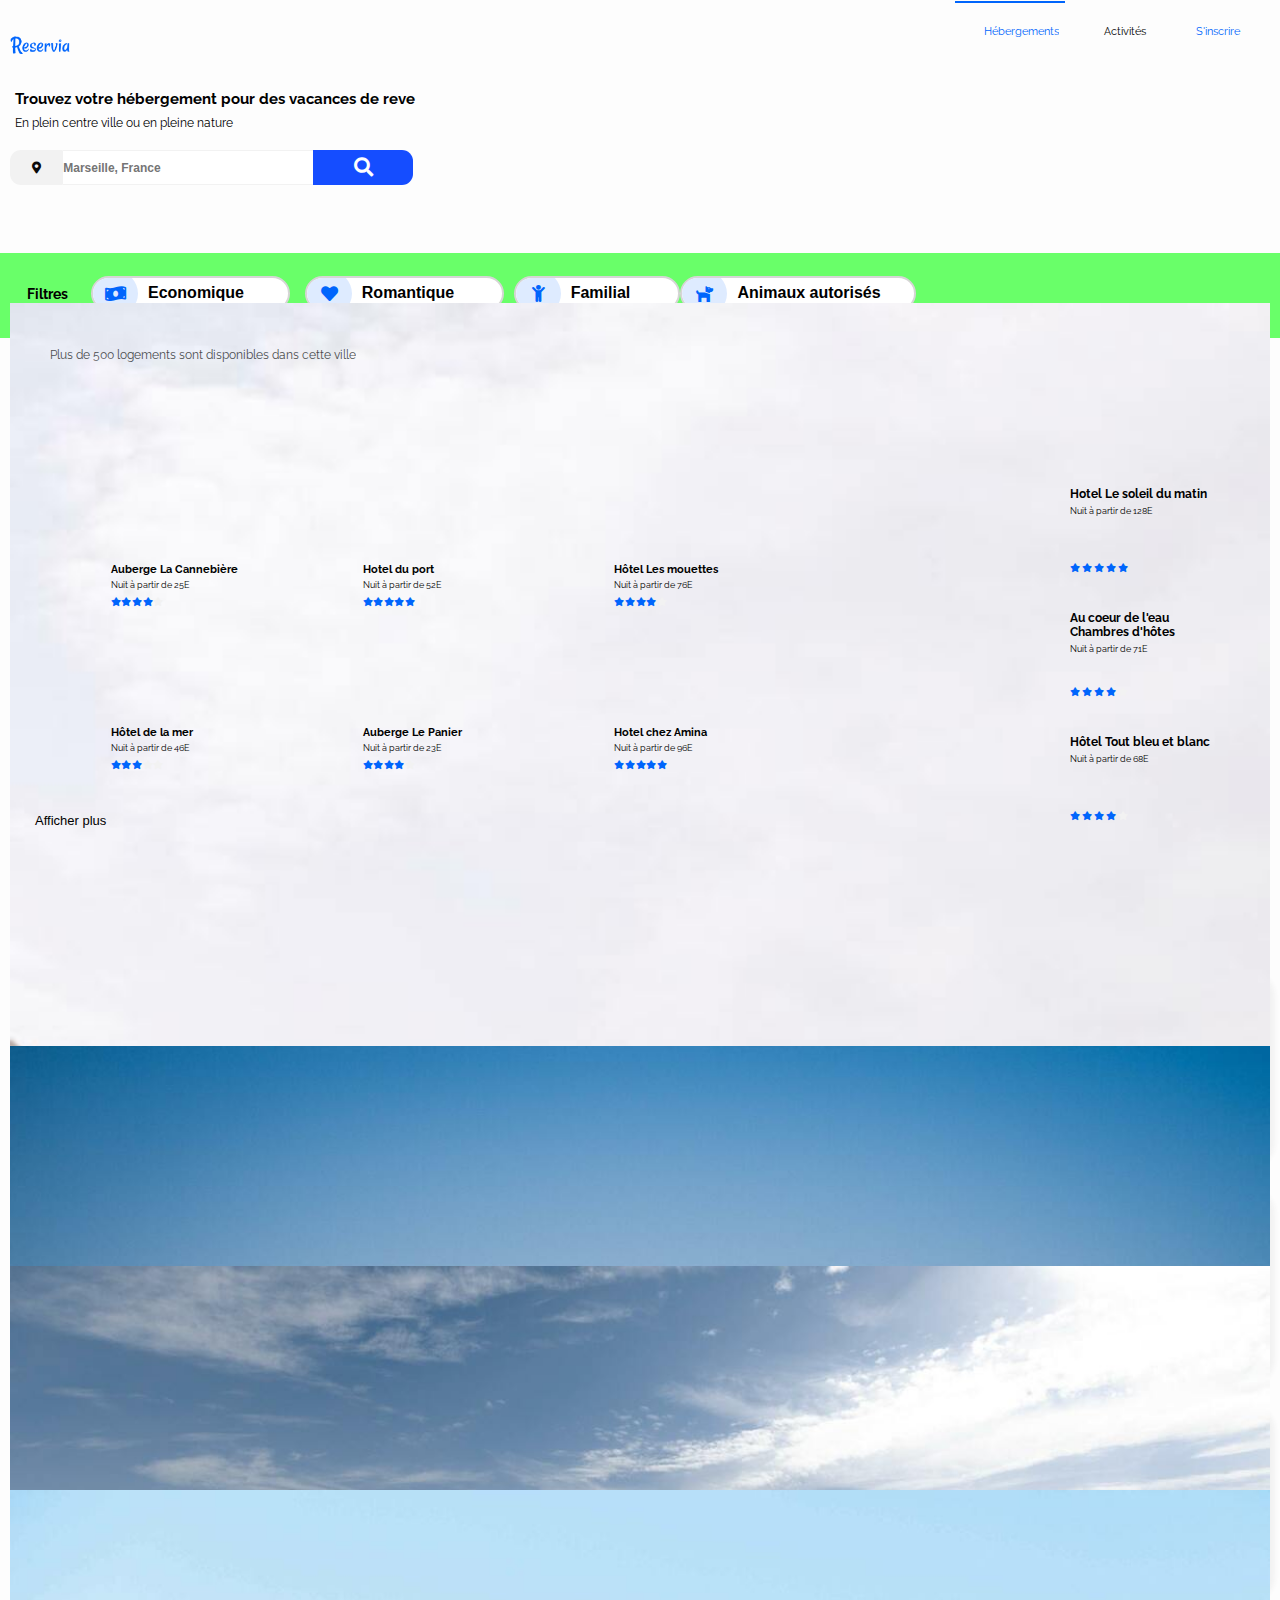
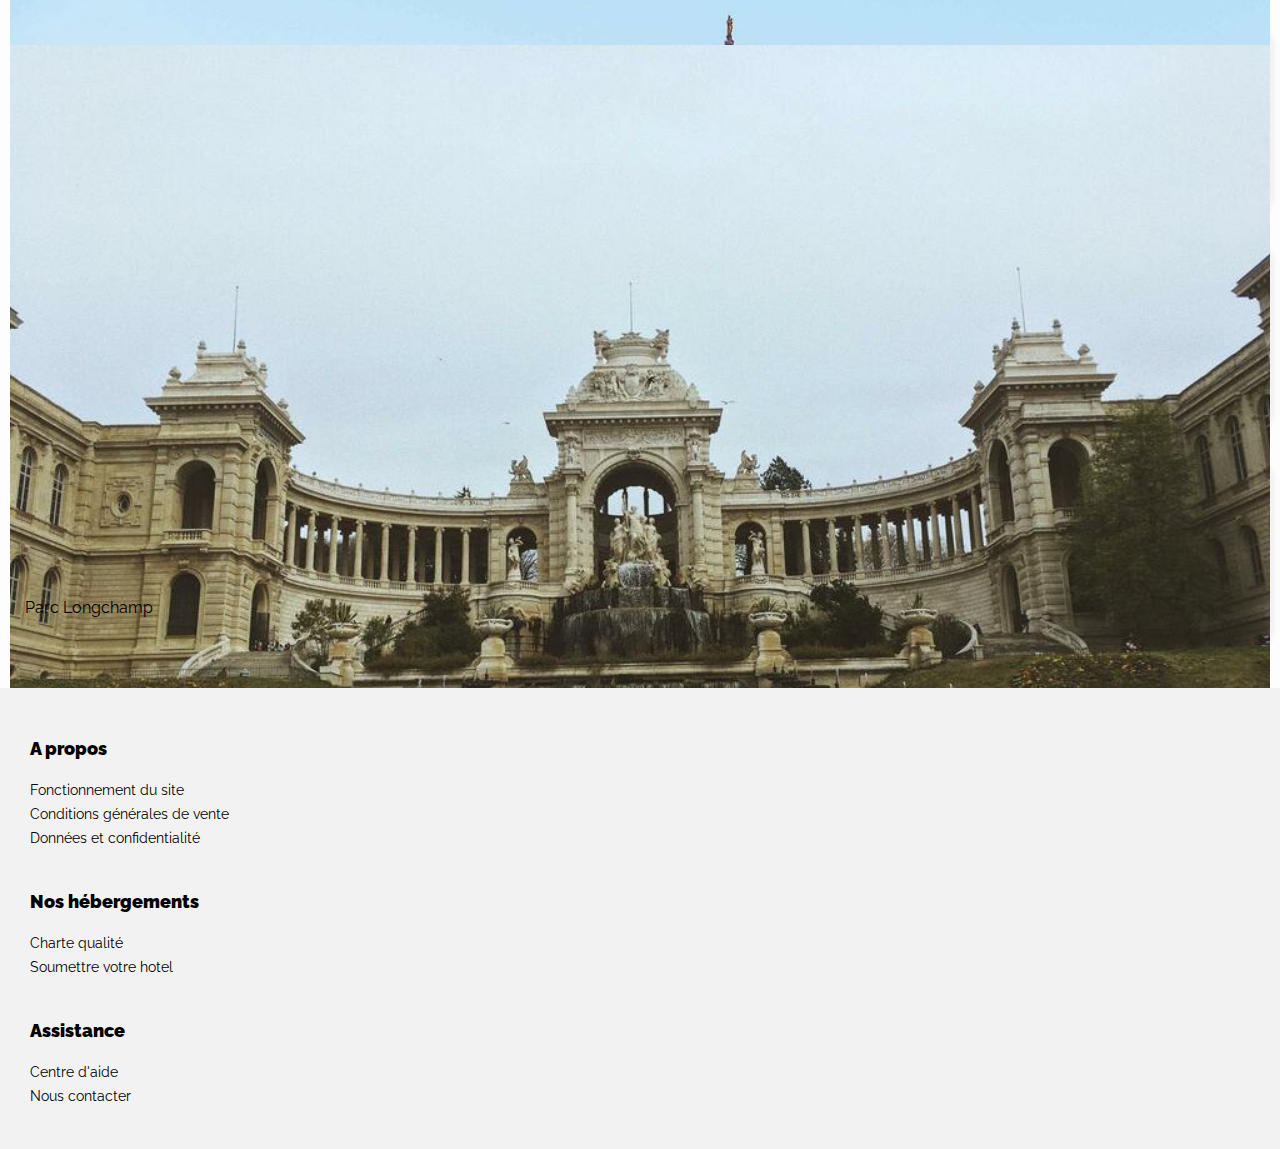
==== P2_morville_Audreynina/P2_01_liengithub/index.html @ 311836ea "ordering the responsive bloc v4" ====
<!DOCTYPE html>
<html lang="en">
<head>
    <meta charset="UTF-8">
    <meta http-equiv="X-UA-Compatible" content="IE=edge">
    <meta name="viewport" content="width=device-width, initial-scale=1.0">
    <link rel="stylesheet" href="style.css">
    <link rel="stylesheet" href="https://use.fontawesome.com/releases/v5.15.3/css/all.css">
    <title>P2 mission maquette Reservia</title>
</head>



<body>

    <!--GLOBAL CONTAINER-->
    <div class="container">

        <!--HEADER SECTION-->
        <header>
            <img src="./images/logo/Reservia@3x.png" alt="logo">
                <a class="hébergements" href="#Hébergements">Hébergements
                </a>
                <a class="activités" href="#Activités">Activités</a>
                <a  class="inscription" href="#">S'inscrire
                </a>
            <div class="bar">
            </div>
            <div class="bar-position">
            </div>
        </header>


        <!--LOCATION SECTION-->
        <section>
            <div class="localisation">
                <h1>Trouvez votre hébergement pour des vacances de reve
                </h1>
                <p>En plein centre ville ou en pleine nature
                </p>
                <div class="city-zone">
                    <div class="icone">
                       <i class="fas fa-map-marker-alt">
                    </i> 
                    </div>
                    <div class="input-zone">
                        <input type="text" placeholder="Marseille, France">
                            <button
                            class="search">
                                <i class="fas fa-search"></i>   
                            </button>
                    </div>
                        
                </div>
            </div>
        </section>

        <!--FILTRES SECTION-->
        <section class="filtres-box">
            <div class="filtres-titre">
                <h1>Filtres</h1>
            </div>
            
                <div class="filtres">
                    <div class="filtres-g">
                        <button class="eco">
                            <i class="fas fa-money-bill-wave">  
                            </i>
                            <p>Economique 
                            </p> 
                         </button> 
                        <button class="rom">
                            <i class="fas fa-heart"></i>
                            <p>Romantique
                            </p>
                        </button> 
                    </div>

                    <div class="filtre-dr">
                        <button class="fam">
                            <i class="fas fa-child"></i>
                            <p>Familial</p>
                        </button>  
                    </div>

                    <div class="filtre-bas">
                        <button  type="btn" class="pets">
                            <i class="fas fa-dog"></i>
                            <p>Animaux autorisés</p> 
                        </button> 
                    </div>
                </div>
        </section>


        <!--INFO SECTION-->
        <div class="information">
            <div class="icone-info">
                <i class="fas fa-info-circle">
                </i>
            </div>
            <div class="text-info">
                 <p class="info">
                    Plus de 500 logements sont disponibles dans cette ville
                </p> 
            </div>
        </div>
        

<section id="responsive-bloc">


        <!--MOST POPULAR SECTION-->
        <section>

            <!--MOST POPULAR CONTAINER-->
            <div class="pop">
                <div class="titrepop">
                    <h1>Les plus populaires
                    </h1>
                        <i class="fas fa-chart-line">
                        </i>
                </div>
                
                <!--FIRST CARD MOST POPULAR-->
                <div class="boxes-pop">
                    <!--IMAGE PART-->
                    <div class="img-pop">
                        <img src="images/hebergements/4_small/emile-guillemot-Bj_rcSC5XfE-unsplash.jpg" alt="photo chambre">
                    </div>
                    
                        <!--DESCRIPTION PART-->
                        <div class="infhotel">
                            <h2>Hotel Le soleil du matin
                            </h2>
                                <p>Nuit à partir de 128E
                                </p>
                                    <div class="stars">
                                        <i class="fas fa-star"></i>
                                        <i class="fas fa-star"></i>
                                        <i class="fas fa-star"></i>
                                        <i class="fas fa-star"></i>
                                        <i class="fas fa-star"></i>
                                    </div>
                        </div>
                </div>


                <!--SECOND CARD MOST POPULAR-->
                <div class="boxes-pop">
                    <div class="img-pop">
                        <img src="images/hebergements/4_small/aw-creative-VGs8z60yT2c-unsplash.jpg" alt="photo chambre2">
                    </div>
                    
                        <div class="infhotel">
                            <h2>Au coeur de l'eau Chambres d'hôtes
                            </h2>
                                <p>Nuit à partir de 71E
                                </p>
                                    <div class="stars">
                                        <i class="fas fa-star"></i>
                                        <i class="fas fa-star"></i>
                                        <i class="fas fa-star"></i>
                                        <i class="fas fa-star"></i>
                                        <i class="fas fa-star star-grey"></i>
                                    </div>
                        </div>
                </div>


                <!--THIRD CARD MOST POPULAR-->
                <div class="boxes-pop">
                    <div class="img-pop">
                        <img src="images/hebergements/4_small/febrian-zakaria-sjvU0THccQA-unsplash.jpg" alt="photo chambre3 ">
                    </div>
                    
                        <div class="infhotel">
                            <h2>Hôtel Tout bleu et blanc
                            </h2>
                                <p>Nuit à partir de 68E
                                </p>
                                    <div class="stars">
                                        <i class="fas fa-star"></i>
                                        <i class="fas fa-star"></i>
                                        <i class="fas fa-star"></i>
                                        <i class="fas fa-star"></i>
                                        <i class="fas fa-star star-grey"></i>
                                    </div>
                        </div>
                </div>

            </div>
        </section>
        <!--END MOST POPULAR-->



        <!--MARSEILLE HOSTING PART-->
        <section >

            <!--MARSEILLE HOSTING CONTAINER-->
            <div class="heberg-container">
                <div class="titre-heberg-mars">
                    <h1>Hébergements à Marseille</h1>
                </div>
                

                <div class="first-line-boxes">
                    <!--FIRST MARSEILLE HOSTING CARD-->
                    <div class="card-heberg">
                        <div class="box-heberg-img">
                            <img src="images/hebergements/3_medium/marcus-loke-WQJvWU_HZFo-unsplash.jpg" alt="photo heberg1">
                        </div>
                        
                            <!--DESCRIPTION PART BOTTOM -->
                            <div class="infheberg">
                                <h2>Auberge La Cannebière
                                </h2>
                                    <p>Nuit à partir de 25E
                                    </p>
                                        <div class="stars2">
                                            <i class="fas fa-star"></i>
                                            <i class="fas fa-star"></i>
                                            <i class="fas fa-star"></i>
                                            <i class="fas fa-star"></i>
                                            <i class="fas fa-star star-grey"></i>
                                        </div>
                            </div>
                    </div>


                    <!--SECOND MARSEILLE HOSTING CARD-->
                    <div class="card-heberg">
                        <div class="box-heberg-img">
                            <img src="images/hebergements/3_medium/fred-kleber-gTbaxaVLvsg-unsplash.jpg" alt="photo heberg2">
                        </div>
                        
                            <!--DESCRIPTION PART BOTTOM-->
                            <div class="infheberg">
                                <h2>Hotel du port
                                </h2>
                                    <p>Nuit à partir de 52E
                                    </p>
                                        <div class="stars2">
                                            <i class="fas fa-star"></i>
                                            <i class="fas fa-star"></i>
                                            <i class="fas fa-star"></i>
                                            <i class="fas fa-star"></i>
                                            <i class="fas fa-star"></i>
                                        </div>
                            </div>
                    </div>

                    <!--THIRD MARSEILLE HOSTING CARD-->
                    <div class="card-heberg">
                        <div class="box-heberg-img">
                            <img src="images/hebergements/3_medium/reisetopia-B8WIgxA_PFU-unsplash.jpg" alt="photo haberg3 ">
                        </div>
                        
                            <!--DESCRIPTION PART BOTTOM-->
                            <div class="infheberg">
                                <h2>Hôtel Les mouettes
                                </h2>
                                    <p>Nuit à partir de 76E
                                    </p>
                                        <div class="stars2">
                                            <i class="fas fa-star"></i>
                                            <i class="fas fa-star"></i>
                                            <i class="fas fa-star"></i>
                                            <i class="fas fa-star"></i>
                                            <i class="fas fa-star star-grey"></i>
                                        </div>
                            </div>
                    </div> 
                </div>
                <!--end first line boxes-->
                



                <div class="second-line-boxes">
                    <!--FOURTH MARSEILLE HOSTING CARD-->
                    <div class="card-heberg">
                        <div class="box-heberg-img">
                            <img src="images/hebergements/3_medium/annie-spratt-Eg1qcIitAuA-unsplash.jpg" alt="photo heberg4 ">
                        </div>
                        
                            <!--DESCRIPTION PART BOTTOM-->
                            <div class="infheberg">
                                <h2>Hôtel de la mer
                                </h2>
                                    <p>Nuit à partir de 46E
                                    </p>
                                        <div class="stars2">
                                            <i class="fas fa-star"></i>
                                            <i class="fas fa-star"></i>
                                            <i class="fas fa-star"></i>
                                            <i class="fas fa-star star-grey"></i>
                                            <i class="fas fa-star star-grey"></i>
                                        </div>
                            </div>
                    </div>


                    <!--FIFTH MARSEILLE HOSTING CARD-->
                    <div class="card-heberg">
                        <div class="box-heberg-img">
                            <img src="images/hebergements/3_medium/nicate-lee-kT-ZyaiwBe0-unsplash.jpg" alt="photo heberg5 ">
                        </div>
                    
                        <!--DESCRIPTION PART BOTTOM-->
                        <div class="infheberg">
                            <h2>Auberge Le Panier
                            </h2>
                                <p>Nuit à partir de 23E
                                </p>
                                    <div class="stars2">
                                        <i class="fas fa-star"></i>
                                        <i class="fas fa-star"></i>
                                        <i class="fas fa-star"></i>
                                        <i class="fas fa-star"></i>
                                        <i class="fas fa-star star-grey"></i>
                                    </div>
                        </div>
                </div>

                    <!--SIXTH MARSEILLE HOSTING CARD-->
                    <div class="card-heberg">
                        <div class="box-heberg-img">
                            <img src="images/hebergements/3_medium/febrian-zakaria-M6S1WvfW68A-unsplash.jpg" alt="photo heberg6 ">
                        </div>
                    
                        <!--DESCRIPTION PART BOTTOM-->
                        <div class="infheberg">
                            <h2>Hotel chez Amina
                            </h2>
                                <p>Nuit à partir de 96E
                                </p>
                                    <div class="stars2">
                                        <i class="fas fa-star"></i>
                                        <i class="fas fa-star"></i>
                                        <i class="fas fa-star"></i>
                                        <i class="fas fa-star"></i>
                                        <i class="fas fa-star"></i>
                                    </div>
                        </div>
                </div>
                </div>
                


            </div>
        </section>
        <!--END MARSEILLE HOSTING PART-->

    </section>

        <button class="afficher-plus">Afficher plus</button>






        <!--MARSEILLE ACTIVITIES PART-->
        <section id="Activités">

            <!--MARSEILLE ACTIVITIES CONTAINER-->
            <div class="activité-container">
                <div class="activité-titre">
                    <h1>Activités à Marseille</h1>
                </div>

                    <!--FIRST ACTIVITY CARD-->
                    <div class="card-activité">
                        <div class="img-activité">
                            <img src="images/activites/3_medium/reno-laithienne-QUgJhdY5Fyk-unsplash.jpg" alt="photo activite1 "> 
                         </div>
                        <!--TITRE BOTTOM BOX-->
                        <div class="activité-descr">
                            <p>Vieux Port
                            </p>
                         </div>
                    </div>

                     <!--SECOND ACTIVITY CARD-->
                     <div class="card-activité">
                        <div class="img-activité">
                            <img src="images/activites/3_medium/paul-hermann-QFTrLdQIRhI-unsplash.jpg" alt="photo activité2 "> 
                         </div>
                        <!--TITRE BOTTOM BOX-->
                        <div class="activité-descr">
                            <p>Fort de Pomègues
                            </p>
                         </div>
                    </div>

                     <!--THIRD ACTIVITY CARD-->
                     <div class="card-activité">
                        <div class="img-activité">
                            <img src="images/activites/3_medium/kevin-hikari-rV_Qd1l-VXg-unsplash.jpg" alt="photo activité3 "> 
                         </div>
                        <!--TITRE BOTTOM BOX-->
                        <div class="activité-descr">
                            <p>Iles du Frioul
                            </p>
                         </div>
                    </div>

                     <!--FOURTH ACTIVITY CARD-->
                     <div class="card-activité">
                        <div class="img-activité">
                            <img src="images/activites/3_medium/kilyan-sockalingum-NR8-cBCN3aI-unsplash.jpg" alt="photo activité4 "> 
                         </div>
                        <!--TITRE BOTTOM BOX-->
                        <div class="activité-descr">
                            <p>Parc National des Calanques
                            </p>
                         </div>
                    </div>

                     <!--FIFTH ACTIVITY CARD-->
                     <div class="card-activité">
                        <div class="img-activité">
                            <img src="images/activites/3_medium/florian-wehde-xW9e8gdotxI-unsplash.jpg" alt="photo activité5 "> 
                         </div>
                        <!--TITRE BOTTOM BOX-->
                        <div class="activité-descr">
                            <p>Notre-Dame-de-la-Garde
                            </p>
                         </div>
                    </div>

                     <!--SIXTH ACTIVITY CARD-->
                     <div class="card-activité">
                        <div class="img-activité">
                            <img src="images/activites/3_medium/lena-paulin-wH2-EJoDcV0-unsplash.jpg" alt="photo activité6 "> 
                         </div>
                        <!--TITRE BOTTOM BOX-->
                        <div class="activité-descr">
                            <p>Parc Longchamp
                            </p>
                         </div>
                    </div>



            </div>
        
        </section>





       <footer>
           <section>
               <div class="a-propos">
                   <h2><strong>A propos</strong> </h2>
                   <p>Fonctionnement du site</p>
                   <p>Conditions générales de vente</p>
                   <p>Données et confidentialité</p>
               </div>
            </section>
            <section>
               <div class="nos-hebergements">
                    <h2><strong>Nos hébergements</strong> </h2>
                    <p>Charte qualité</p>
                    <p>Soumettre votre hotel</p>
                </div>
            </section>
            <section>
                <div class="assistance">
                    <h2><strong>Assistance</strong> </h2>
                    <p>Centre d'aide</p>
                    <p>Nous contacter</p>
                </div>
            </section>
       </footer>



    </div>
    

    
</body>
</html>
---- P2_morville_Audreynina/P2_01_liengithub/style.css ----
@import url('https://fonts.googleapis.com/css2?family=Raleway:wght@600&display=swap');



/*..............................................*/
/*...GENERAL RULES PART*/



*{
    margin: 0px;
    padding: 0px;
    box-sizing: border-box;
    overflow: visible;
}




section{
    padding: 0px 10px 0px 10px;
}






/*...............................................*/
/*...BODY RULES PART*/




body{
    font-family: "Raleway", Arial, Helvetica, sans-serif;
    background-color: #fdfdfd;
}






/*..............................................*/
/*...CONTAINER RULES PART*/




.container{
    display: flex;
    flex-direction: column;
    background-color:#fdfdfd ;
    width: 100%;
    height: 100vh;
}






/*..............................................*/
/*...HEADER RULES PART*/




header{
    /*background-color: coral;*/
    /*display: flex;*/
    background-color: #fdfdfd;
    display: grid;
    grid-template-columns: 2fr 2fr;
    grid-template-rows: 1fr;
    width: 100%;
    height: 180px;
    justify-content: space-between;
    align-items: center;
    padding: 0px 0px 30px 10px;
    position: relative;
}





/*Ordering the header elements*/

header .hébergements{
    order: 3;
    }

header .activités{
    order: 4;
    }






/*.............*/
/* Header bar*/
.bar{
    position: absolute;
    top: 90%;
    width: 100%;
    height: 3px;
    background-color:#F2F2F2;
}




.bar-position{
    position: absolute;
    top: 90%;
    width: 50%;
    height: 3px;
    background-color:#0065FC;
    z-index: 100;
}



/*.......................*/
/*...Header images rules*/

header img{
    width: 116px;
    padding-left: 10px;
}




/*............................*/
/*...Header suscription rules*/

header .inscription{
    text-decoration: none;
    color: #0065FC;
    font-size: 17px;
    /*background-color: darkgreen;*/
    justify-self: end;
    padding-right: 10px;
}







/*.................*/
/*...Hosting rules*/

header .hébergements{
    /*background-color: crimson;*/
    text-decoration: none;
    color: #0065FC;
    font-size: 17px;
    position: relative;
    overflow: hidden;
    text-align: center;
}






/*.....................*/
/*...Activités rules*/

header .activités{
    /*background-color: darkgreen;*/
    text-decoration: none;
    color: black;
    font-size: 17px;
    text-align: center;
}




/*Header activités hover */
header .activités:hover~.bar-position{
    transform: translateX(100%);  
}









/*..................................................*/
/*...TEXT LOCALISATION PART*/



.localisation{
    /*background-color: blueviolet;*/
    width: 100%;
    height: 163px;
}



.localisation h1{
    font-size: 25px;
    font-weight: bold;
    margin: 15px auto 0px 5px;
}



.localisation p{
    font-size: 17px;
    margin: 8px auto 0px 5px;
}





/*...............................................*/
/*...INPUT-ZONE LOCALISATION PART*/ 


.city-zone{
    /*background-color: gold;*/
    display: flex;
    position: relative;
    width: 100%;
    margin: 30px auto;
}




.icone{
    background-color:#F2F2F2;
    width: 60px;
    height: 55px;
    border-radius: 13px 0 0 13px;
    color: rgb(10, 10, 10);
    display: flex;
    justify-content: center;
    align-items: center;
    font-size: 13px;
}




.icone i{
    font-size: 20px;
}



.input-zone{
    width:100%;
}



.input-zone input{
    background-color: white;
    width: 100%;
    height: 55px;
    border: 1px solid #F2F2F2 ;
    font-size: 16px;
    border-radius: 0px 17px 17px 0px;
    font-weight: bold;
    color: black;

}



input:focus {
    outline: 3px solid transparent;
}




.input-zone .search{
    position: absolute;
    top: 0;
    right: 0;
    width: 55px;
    height: 55px;
    color: white;
    border: 0px;
    background-color:#154DFF;
    border-radius: 15px;
    font-size: 1.2em;
}





/*............................................*/
/*...FILTRES PART*/


/*Filtres general box*/

.filtres{
    /*background-color: hotpink;*/
    display: flex;
    flex-direction: row;
    align-items: flex-start;
    flex-wrap: wrap;
    width: 100%;
    height: 190px;
    margin-top: 15px;
    margin-bottom: 20px;
}






.filtres-titre h1{
    /*background-color: firebrick*/
    padding-left: 17px;
    padding-top: 18px;;
}



.filtres button:hover{
    background-color: rgb(38, 109, 114);
}



.filtres-titre h1{
    /*background-color: coral;*/
    margin-top: 35px;
    padding-bottom: 4px;
    font-size: 20px;
    font-weight: bold;
}




/*Filtres left box*/

.filtres-g {
    /*background-color: yellow;*/
    width: 50%;
    
}




.filtres-g .eco{
    width: 100%;
    margin-bottom: 15px;
}




.filtres-g .rom{
    width: 95%;
}




/*Filtres right box*/

.filtre-dr{
    /*background-color: saddlebrown;*/
    width: 50%;
    padding-left: 10px; 
}




.filtre-dr .fam{
    width: 85%;
}




/*Filtres bottom box*/

.filtre-bas{
    /*background-color: seagreen;*/
    width: 100%;
}



.filtre-bas .pets{
    width: 62%;
}




/*Filtres icones*/

.filtres i{
    background-color: #DEEBFF;
    color: #0065FC;
    border-radius: 25px;
    width: 45px;
    height: 45px;
    display: flex;
    justify-content: center;
    align-items: center;
    font-size: 17px;
}




/*Filtres buttons*/

.eco, .fam, .rom, .pets{
    background-color: white;
    display: flex;
    align-items: center;
    overflow: hidden;
    border: 2px solid #d6d5d5;
    font-weight: bold;
    height: 47px;
    border-radius: 25px;
    font-size: 16px;
    width: 80%;
    margin-left: 15px;
}










/*Filtres paragraphs*/

.eco p,.fam p,.rom p,.pets p{
    padding-left: 10px;
}





/*...........................................*/
/*...INFO PART*/


.information{
    /*background-color: rosybrown;*/
    display:flex;
    height: 50px;
    width: 100%;
    margin: 5px 0px 20px 20px;
}


.icone-info{
    /*background-color: skyblue;*/
    width: 30px;
    height: 50px;
    display: flex;
    align-items: flex-start;
    justify-content: center;
    
}


.icone-info i{
    color:#0065FC;
    font-size: 25px;
}



.text-info{
    /*background-color: green;*/
    height: 50px;

}


.text-info p{
    font-size: 17px;
    opacity: 0.7;
}









/*.............................................*/
/*...RESPONSIVE BLOC PART*/














/*.............................................*/
/*...MOST POPULARS PART*/




/*Most popular container*/

.pop{
    /*background-color: hotpink;*/
    background-color: #F2F2F2 ;
    height: 615px;
    padding-right: 8px;
    padding-left: 8px;

}



/*Most popular title*/

.titrepop{
    /*background-color:#971c1c ;*/
    display:flex;
    justify-content: space-between;
    padding: 35px 0px 5px 10px;
    font-weight: bold;
    font-size: 16px;
}



.titrepop i{
    /*background-color: rgb(128, 0, 64);*/
    display:flex;
    align-items: center;
    justify-content: center;
    font-size: 26px;
}



/*Most popular descriptions general rules*/


.boxes-pop{
    border: 5px solid #F2F2F2;
    background-color:#fdfdfd ;
    display: flex;
    justify-content: space-between;
    height: 155px;
    border-radius: 15px;
    box-shadow: 5px 20px 15px rgba(0, 0, 0, 0.3);
    padding: 5px;
    margin-top: 8px;
}




.img-pop{
    /*background-color: rgb(10, 10, 10);
    padding: 5px;*/
    height: 100%;
}




.img-pop img{
    /*background-color: turquoise;*/
    border-radius: 8px 0px 0px 8px;
    width:140px;
    height: 100%;
    object-fit: fill;
}




.infhotel {
    /*background-color: red;*/
    padding: 10px 0px 0px 10px;
    margin-left: 15px;
    margin-right: 25px;
    width: 100%;
    display: flex;
    flex-direction: column;
    text-align: start;
    justify-content: flex-start;
    position: relative;
}




.infhotel h2{
    font-size: 14px;
    font-weight: bold;
}





.infhotel p{
    font-size: 13px;
    padding-top: 5px;
}





.stars{
    /*background-color: rgb(44, 8, 44);*/
    display: flex;
    width: 50%;
    position: absolute;
    justify-content: space-between;
    margin-top: 100px;
}




.stars i{
    /*background-color: forestgreen;*/
    position: relative;
    font-size: 12px;
    color: #0065FC;
    
}




i.star-grey{
    color: #F2F2F2 ;
}







/*.............................................*/
/*...MARSEILLE HOSTING PART*/



/*Marseille hosting container*/

.heberg-container{
    background-color: #fdfcfc ;
    height: 1480px;
    padding-top: 40px;
}



/*Marseille hosting title*/

.titre-heberg-mars h1{
    /*background-color:#971c1c ;*/
    font-size: 25px;
    font-weight: bold;
    display:flex;
    justify-content: space-between;
    padding: 12px 0px 15px 0px;
}



/*Marseille hosting container cards*/

.card-heberg{
    /*background-color: red;*/
    background-color:#fdfdfd ;
    display: flex;
    flex-direction: column;
    box-shadow: 5px 5px 5px #F2F2F2;
    height: 215px;
    margin-top: 15px;
    /*margin-bottom: 8px;*/
    border-radius: 26px;
    /*padding: 5px;*/
}




.box-heberg-img{
    /*background-color: rgb(83, 21, 199);*/
    height: 120px;
}




.box-heberg-img img{
    /*background-color: salmon;
    padding: 5px;*/
    border-radius: 21px 21px 0px 0px;
    object-fit: cover;
    width: 100%;
    height: 100%;
}




/*Marseille hosting description part bottom*/

.infheberg {
    /*background-color: red;*/
    /*padding: 10px 0px 0px 20px;*/
    width: 100%;
    display: flex;
    flex-direction: column;
    text-align: start;
    justify-content: flex-start;
    position: relative;
    padding: 10px;
}




.card-heberg h2{
    font-size: 16px;
    font-weight: bold;
}




.card-heberg p{
    font-size: 14px;
}




.stars2{
    /*background-color: violet;*/
   
    display: flex;
    width: 20%;
    position: absolute;
    justify-content: space-between;
    margin-top: 55px;
}




.stars2 i{
    font-size: 12px;
    color: #0065FC;
}




i.star-grey{
    color: #F2F2F2 ;
}





/*.............................................*/
/*...AFFICHER PLYS PART*/




.afficher-plus{
    font-size: 17px;
    text-align: start;
    padding-left: 15px;
    background-color: transparent;
    border: 0;
}






/*..............................................*/
/*...ACTIVITIES PART*/




/*Activité container*/


.activité-container{
    /*background-color: black;*/
    width: 100%;
    height: auto;
    padding-bottom: 20px;
}




.activité-titre{
    /*background-color: coral;*/
    margin: 35px 0px 30px 10px;
    font-size: 14px;
}



.card-activité{
     /*background-color: red;*/
     /*padding: 5px;*/
     /*margin-bottom: 8px;*/
     background-color:#fdfdfd ;
     display: flex;
     flex-direction: column;
     height: 197px;
     margin-top: 5px;
     margin-bottom: 20px;
     border-radius: 26px;
     box-shadow: 5px 5px 5px #F2F2F2;
}




.img-activité{
    /*background-color: turquoise;*/
    height:132px ;
}




.img-activité img{
    border-radius: 21px 21px 0px 0px;
    object-fit: cover;
    width: 100%;
    height: 100%;
}




.activité-descr{
    /*background-color: teal;*/
    height: 100%;
    padding:15px;
}








/*.........................................*/
/*...FOOTER PART*/




footer{
    background-color: #F2F2F2;
    display: flex;
    flex-direction: column;
    padding-top: 50px;
    padding-left: 20px;
}



/*Divs inside footer*/

.a-propos, .nos-hebergements, .assistance{
    margin: 0px 0px 45px 0px;
}





.a-propos h2, .nos-hebergements h2, .assistance h2{
    font-size: 18px;
    margin-bottom: 15px;
}





footer p{
    font-size: 14px;
    padding-top: 8px;
}











/*.........................................*/
/*...MEDIA QUERIES PART*/



/*..........................................*/
/*...MEDIA QUERIES TABLET PART*/
/*Header img*/









/*..............................................*/
/*...MEDIA QUERIES DESKTOP PART*/


/*...HEADER PART*/


/*Header general rules*/

@media screen and (min-width:700px) {
    header .activités, header .hébergements, header .inscription{
    /*background-color: lawngreen;*/
    padding: 0px;
    font-size: 7px;
    }
}





/*Header*/

@media screen and (min-width:700px) {
    header{
       /* background-color: sandybrown;*/
        display: flex;
        padding: 17px 0px 30px 0px;
        justify-content: flex-end;
    }
}




/*Header img*/

@media screen and (min-width:700px){
    header img{
        width: 70px;
        margin-right: auto;
        transform: translateY(50%);
    }
}




/*Header inscription*/

@media  screen and (min-width:700px) {
    header .inscription{
        /*background-color: indigo;*/
        margin-right: 15px;
    }
}






/*Header hebergements*/

@media  screen and (min-width:700px) {
    header .hébergements{
       /*background-color: rgb(26, 36, 26); */
       margin-right: 45px;
       font-size: 11px;
    }
}







/*Header activités*/

@media  screen and (min-width:700px) {
    header .activités{
        margin-right: 50px;
        font-size: 11px;
    }
}





/*Header inscription*/

@media  screen and (min-width:700px) {
    header .inscription{
        margin-right: 40px;
        font-size: 11px;
    }
}



/*Header bar */

@media  screen and (min-width:700px) {
    header .bar{
        /*-color: rgb(225, 65, 126);*/
        background-color:#fdfdfd ;
        top: 1px;
        right: 125px;
        width: 200px;
        height: 2px;
    }
}






/*Header bar position*/

@media  screen and (min-width:700px) {  
    header .bar-position{
        top: 1px;
        right: 215px;
        width: 110px;
        height: 2px;
    }
}
    





/*Header activités hover */

@media  screen and (min-width:700px) { 
    header .activités:hover~.bar-position{
    transform: translateX(-70%);

    }
}




    
/*Header elements hover */

@media  screen and (min-width:700px) {
    header .activités:hover~.bar-position{
        top: 1px;
        right: 105px;
        width: 50px;
    }
}





/*Ordering the header elements*/

@media  screen and (min-width:700px) {
header .hébergements{
    order: 1;
    }

header .activités{
    order: 2;
    }

    header .inscription{
        order: 3;
        }
}
  






    
/*.....................................*/
/*...LOCALISATION PART*/




/*Div localisation*/

@media  screen and (min-width:700px) {
    .localisation{
    /*background-color: blueviolet;*/
    width: 80%;
    height: 163px;
    }
}


/*Text localisation*/

@media  screen and (min-width:700px) {
    .localisation h1{
    font-size: 15px;
    font-weight: bold;
    margin: 15px auto 0px 5px;
    }
}


@media  screen and (min-width:700px) {
    .localisation p{
    font-size: 12px;
    margin: 8px auto 20px 5px;
    }
}







/*Input localisation*/

@media  screen and (min-width:700px) {
    .city-zone{
        /*background-color: gold;*/
        display: flex;
        position: relative;
        width: 40%;
        margin: 0px auto 0px 0px ;
        padding-bottom: 0px;
    }
}






@media  screen and (min-width:700px) {
    .input-zone input{
    /*background-color: seagreen;*/
    width: 100%;
    height: 35px;
    font-size: 12px;
    border-radius: 0px 17px 17px 0px;
    font-weight: bold;
    color: black;
    }
}






@media  screen and (min-width:700px) {
    .input-zone .search{
    position: absolute;
    top: 0;
    right: 0;
    width: 100px;
    height: 35px;
    color: white;
    border: 0px;
    background-color:#154DFF;
    border-radius: 0px 11px 11px 0px;
    font-size: 1.2em;
    }
}





@media  screen and (min-width:700px) {
    .icone {
     height: 35px;
     border-radius: 11px 0px 0px 11px;
     } 
 }




@media  screen and (min-width:700px) {
   .icone i{
    font-size: 12px;
    } 
}






/*...................................*/
/*...FILTRES PART*/


/*Filtres general box*/

@media  screen and (min-width:700px) {
    .filtres-box{
    background-color: rgb(105, 255, 105);
    display: flex;
    flex-direction: row;
    align-items: center;
    padding-top: 0px;
    margin-top:0px;
    margin-bottom: 5px;
    }
}





/*filtres boutons*/

@media  screen and (min-width:700px) {
    .filtres{
    /*background-color: hotpink;*/
    height: 50px;
    display: flex;
    flex-direction: row;
    margin-left: 8px;
    align-items: center;
   
    }
}










@media  screen and (min-width:700px) {
    .filtres-titre h1{
    /*background-color: coral;*/
    font-size: 14px;
    font-weight: bold;
    text-align: center;
    margin-top: 0px;
    padding-top: 0px;
    padding-right: 15px;
    }

}







/*filtres g*/

@media  screen and (min-width:700px) {
    .filtres-g {
    /*background-color: yellow;*/
    width: 35%;
    height: 35px;
    display: flex;
    
    }
}






@media  screen and (min-width:700px) {
    .filtres-g .eco{
    width: 50%;
    height: 35px;
    margin-left: 0px;
    }
}






@media  screen and (min-width:700px) {
.filtres-g .rom{
    width: 50%;
    height: 35px;
    }
}






/*Filtres right box*/

@media  screen and (min-width:700px) {
    .filtre-dr{
    /*background-color: saddlebrown;*/
    width: 15%; 
    height: 35px;
    }
}






@media  screen and (min-width:700px) {
    .filtre-dr .fam{
    height: 35px;
    width: 100%;
    margin-left: 0px;
    }
}







/*Filtres bottom box*/

@media  screen and (min-width:700px) {
    .filtre-bas{
    /*background-color: seagreen;*/
    width: 20%;
    }
}





@media  screen and (min-width:700px) {
    .filtre-bas .pets{
    height: 35px;
    width: 100%;
    margin-left: 0px;
    }
}






/*PARAGRAPHE INFORMATION*/

@media  screen and (min-width:700px) {
   .information{
    /*background-color: rosybrown;*/
    height: 30px;
    margin: 5px 0px 15px 20px;
    }
 
}





@media  screen and (min-width:700px) {
    .text-info {
    /*background-color: darkslategray;*/
    height: 15px;
    }
}



@media  screen and (min-width:700px) {
    .text-info p{
    font-size: 12px;
    opacity: 0.7;
    }
}


@media  screen and (min-width:700px) {
    .icone-info i{
        font-size: 15px;
    }
}







/*ORDERING THE RESPONSIVE BLOC PART*/




/*responsive bloc part*/

@media  screen and (min-width:700px) {
    #responsive-bloc{
    /*background-color: coral;*/
    height: 460px;
    width: 100%;
    display: flex;
    flex-direction: row-reverse;
    }
}



/*Les plus populaires part*/

@media  screen and (min-width:700px) {
    .pop{
    /*background-color: rgb(156, 80, 255);*/
    width: 30vw;
    height: 460px;
    display: flex;
    flex-direction: column;
    border-radius: 25px;
    }
}


@media  screen and (min-width:700px) {
    .titrepop{
    font-size: 16px;
    padding-top: 0px;
    margin: 30px 0px 0px 0px;
    }
}



@media  screen and (min-width:700px) {
    .titrepop i{
    font-size: 20px;
    padding-right: 15px;
    
    }
}






@media  screen and (min-width:700px) {
    .boxes-pop{
    /*background-color: hotpink;*/
    width: 28vw;
    height: 110px;
    margin: 7px auto ;
    padding: 0px;
    }
}







@media  screen and (min-width:700px) {
    .img-pop{
    /*background-color: rgb(10, 10, 10);*/
    padding-top: 3px;
    height: 100%;
    width: 100%;
    }
}





@media  screen and (min-width:700px) {
    .img-pop img{
    /*background-color: turquoise;*/
    border-radius: 8px 0px 0px 8px;
    width: 100%;
    height: 100%;
    object-fit: cover;
    }
}











@media  screen and (min-width:700px) {
    .infhotel h2{
    font-size: 12px
    }
}




@media  screen and (min-width:700px) {
    .infhotel p{
        font-size:9px;
}
}



@media  screen and (min-width:700px) {
    .infhotel .stars {
        /*background-color: mediumseagreen;*/
        width: 58px;
        transform: translateY(-24px);
}

}




@media  screen and (min-width:700px) {
    .infhotel .stars i{
    font-size: 9px;
}

}









/*hebergements a Marseille part*/


@media  screen and (min-width:700px) {
   .heberg-container{
    /*background-color: darkred;*/
    background-color: #F2F2F2;
    width: 65vw;
    height: 460px;
    /*display: flex;
    justify-content: space-evenly;*/
    flex-wrap: wrap;
    border-radius: 25px;
    padding: 0px;
    margin: 0px;
    } 
}



@media  screen and (min-width:700px) {
    .titre-heberg-mars{
        /*background-color: darkturquoise;*/
        width: 90%;
        height: 50px;
    }
 }
 



/*responsive boxes */



@media  screen and (min-width:700px) {
    .first-line-boxes{
        /*background-color: mediumblue;*/
        width: 100%;
        height: 170px;
        display: flex;
        justify-content: space-evenly;
        align-items: flex-start;
    }
 }





 @media  screen and (min-width:700px) {
    .second-line-boxes{
        /*background-color: mediumblue;*/
        width: 100%;
        height: 160px;
        display: flex;
        justify-content: space-evenly;
        align-items: center;
    }
 }






 @media  screen and (min-width:700px) {
    .titre-heberg-mars h1{
        font-size: 17px;
        margin-left: 25px;
        padding-top: 35px;
    }
 }




@media  screen and (min-width:700px) {
    .card-heberg{
        width: 175px;
        height: 155px;
        border-radius: 15px;
        margin-top: 20px;
        /*margin: 0px 0px 15px 32px;*/
    }
 }







 @media  screen and (min-width:700px) {
    .box-heberg-img {
        /*background-color: indianred;*/
        height: 100px;
        width: 175px;
    }
 }







 @media  screen and (min-width:700px) {
    .box-heberg-img img {
        width: 100%;
        padding: 5px;
    }
 }











 @media  screen and (min-width:700px) {
    .infheberg {
        /*background-color: lawngreen;*/
        padding: 0px 0px 0px 10px;
        
    }
 }








 @media  screen and (min-width:700px) {
    .infheberg h2{
        font-size: 11px;
        padding-bottom: 4px;
        font-weight: bold;
    }
 }

 





 @media  screen and (min-width:700px) {
    .infheberg p{
        font-size: 9px;

    }
 }





/*stars hebergements part */

 @media  screen and (min-width:700px) {
    .stars2{
        /*background-color: violet;*/
   
        display: flex;
        width: 30%;
        position: absolute;
        justify-content: space-between;
        margin-top: 34px;
    }


    .stars2 i{
        font-size: 9px;
        color: #0065FC;
    }




    i.star-grey{
        color: #F2F2F2 ;
    }
 }
 












 @media  screen and (min-width:700px) {
    .afficher-plus{
        transform: translateY(-40px) ;
        margin-left: 20px;
        font-size: 13px;
    }
 }
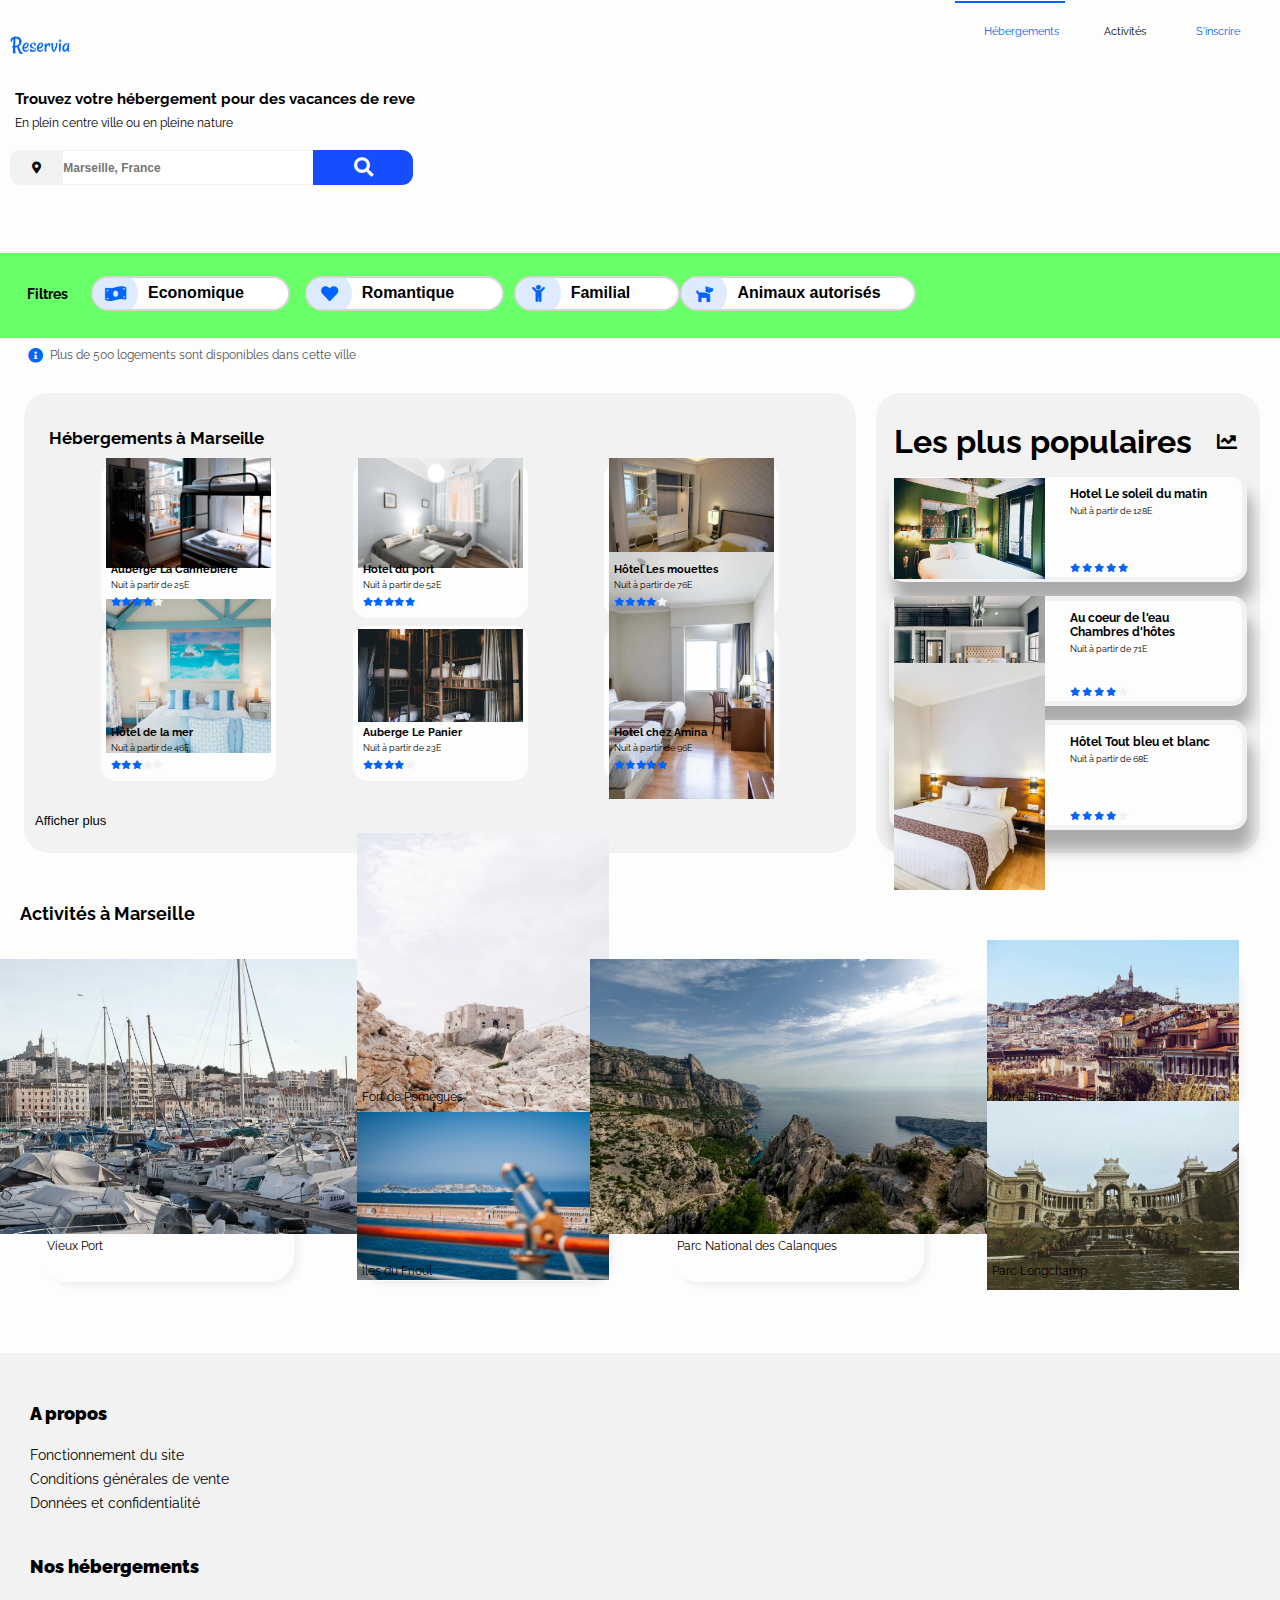
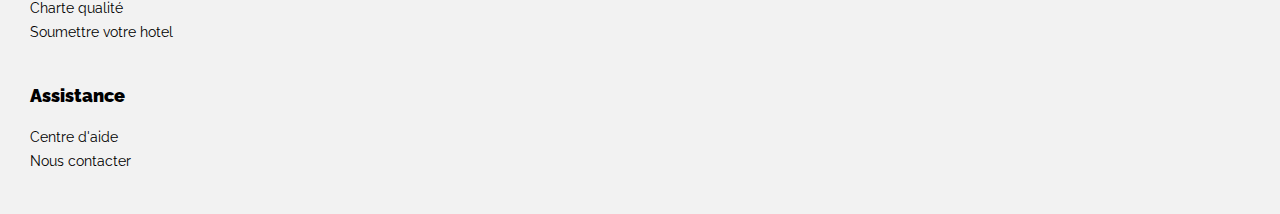
==== commit 28f71951: "ordering the responsive activities bloc v1" ====
--- a/P2_morville_Audreynina/P2_01_liengithub/index.html
+++ b/P2_morville_Audreynina/P2_01_liengithub/index.html
@@ -371,8 +371,10 @@
                     <h1>Activités à Marseille</h1>
                 </div>
 
+                <div class="responsive-activités-principale">
                     <!--FIRST ACTIVITY CARD-->
-                    <div class="card-activité">
+                    
+                    <div class="card-activité vieux-port">
                         <div class="img-activité">
                             <img src="images/activites/3_medium/reno-laithienne-QUgJhdY5Fyk-unsplash.jpg" alt="photo activite1 "> 
                          </div>
@@ -383,32 +385,38 @@
                          </div>
                     </div>
 
-                     <!--SECOND ACTIVITY CARD-->
-                     <div class="card-activité">
-                        <div class="img-activité">
-                            <img src="images/activites/3_medium/paul-hermann-QFTrLdQIRhI-unsplash.jpg" alt="photo activité2 "> 
-                         </div>
-                        <!--TITRE BOTTOM BOX-->
-                        <div class="activité-descr">
-                            <p>Fort de Pomègues
-                            </p>
-                         </div>
-                    </div>
-
-                     <!--THIRD ACTIVITY CARD-->
-                     <div class="card-activité">
-                        <div class="img-activité">
-                            <img src="images/activites/3_medium/kevin-hikari-rV_Qd1l-VXg-unsplash.jpg" alt="photo activité3 "> 
-                         </div>
-                        <!--TITRE BOTTOM BOX-->
-                        <div class="activité-descr">
-                            <p>Iles du Frioul
-                            </p>
-                         </div>
-                    </div>
+
+                    <div class="responsive-activites-duo">
+                            <!--SECOND ACTIVITY CARD-->
+                            <div class="card-activité ">
+                                <div class="img-activité">
+                                    <img src="images/activites/3_medium/paul-hermann-QFTrLdQIRhI-unsplash.jpg" alt="photo activité2 "> 
+                                </div>
+                                <!--TITRE BOTTOM BOX-->
+                                <div class="activité-descr">
+                                    <p>Fort de Pomègues
+                                    </p>
+                                </div>
+                            </div>
+
+                            <!--THIRD ACTIVITY CARD-->
+                            <div class="card-activité">
+                                <div class="img-activité">
+                                    <img src="images/activites/3_medium/kevin-hikari-rV_Qd1l-VXg-unsplash.jpg" alt="photo activité3 "> 
+                                </div>
+                                <!--TITRE BOTTOM BOX-->
+                                <div class="activité-descr">
+                                    <p>Iles du Frioul
+                                    </p>
+                                </div>
+                            </div>
+                    </div>
+
+
+                     
 
                      <!--FOURTH ACTIVITY CARD-->
-                     <div class="card-activité">
+                     <div class="card-activité parc">
                         <div class="img-activité">
                             <img src="images/activites/3_medium/kilyan-sockalingum-NR8-cBCN3aI-unsplash.jpg" alt="photo activité4 "> 
                          </div>
@@ -419,7 +427,9 @@
                          </div>
                     </div>
 
-                     <!--FIFTH ACTIVITY CARD-->
+
+                    <div class="responsive-activites-duo-b">
+                    <!--FIFTH ACTIVITY CARD-->
                      <div class="card-activité">
                         <div class="img-activité">
                             <img src="images/activites/3_medium/florian-wehde-xW9e8gdotxI-unsplash.jpg" alt="photo activité5 "> 
@@ -443,6 +453,11 @@
                          </div>
                     </div>
 
+                    </div>
+
+                     
+                </div>
+                    
 
 
             </div>
--- a/P2_morville_Audreynina/P2_01_liengithub/style.css
+++ b/P2_morville_Audreynina/P2_01_liengithub/style.css
@@ -1841,3 +1841,164 @@
 
 
 
+
+
+
+
+
+
+ /*............................................*/
+ /*...ACTIVITES PART*/
+
+
+ /*general*/
+
+ @media  screen and (min-width:700px) {
+    .activité-descr{
+        /*background-color: violet;*/
+        height: auto;
+        padding: 5px;
+    }
+
+    .activité-descr p{
+        font-size: 12px;
+    }
+ }
+ 
+
+
+.activité-container{
+   /*background-color: saddlebrown;*/
+    height: 450px;
+    width: 100%;
+}
+
+
+ /*activites titre*/
+
+ @media  screen and (min-width:700px) {
+   .activité-titre h1{
+    font-size: 18px;
+    }
+ }
+ 
+ 
+
+
+/*principale box*/
+
+ @media  screen and (min-width:700px) {
+    .responsive-activités-principale{
+        /*background-color: red;*/
+        width: 100%;
+        display: flex;
+        flex-wrap: nowrap;
+        justify-content: space-around;
+       
+        height: 340px;
+    }
+ }
+ 
+
+
+
+
+/*1st card and third card*/
+
+ @media  screen and (min-width:700px) {
+
+    /*image port*/
+
+    .vieux-port{
+        /*background-color: mediumseagreen;*/
+        width: 20%;
+        height: 95%;
+    }
+
+    .img-activité{
+        width: 100%;
+        height: 85%;
+    }
+ 
+    .activité-descr{
+        height: auto;
+    }
+
+    /*image parc*/
+
+    .parc{
+        width: 20%;
+        height: 95%;
+    }
+
+    .img-activité{
+        width: 100%;
+        height: 85%;
+    }
+ 
+    .activité-descr{
+        height: auto;
+    }
+ }
+
+
+ 
+
+
+
+
+
+/*2nd card and fourth card*/
+ @media  screen and (min-width:700px) {
+    .responsive-activites-duo{
+        /*background-color: rgb(105, 255, 105);*/
+        width: 20%;
+        height: 95%;
+        display: flex;
+        flex-direction: column;
+        justify-content: space-between;
+    }
+
+    .responsive-activites-duo .card-activité{
+        height: 46%;
+    }
+
+
+
+    /*fourth card*/
+
+    .responsive-activites-duo-b{
+        /*background-color: rgb(71, 22, 136);*/
+        width: 20%;
+        height: 95%;
+        display: flex;
+        flex-direction: column;
+        justify-content: space-between;
+    }
+
+    .responsive-activites-duo-b .card-activité{
+        height: 46%;
+    }
+
+
+
+
+
+}
+
+
+
+
+
+
+
+
+@media  screen and (min-width:700px) {
+    
+}
+
+
+
+@media  screen and (min-width:700px) {
+    
+}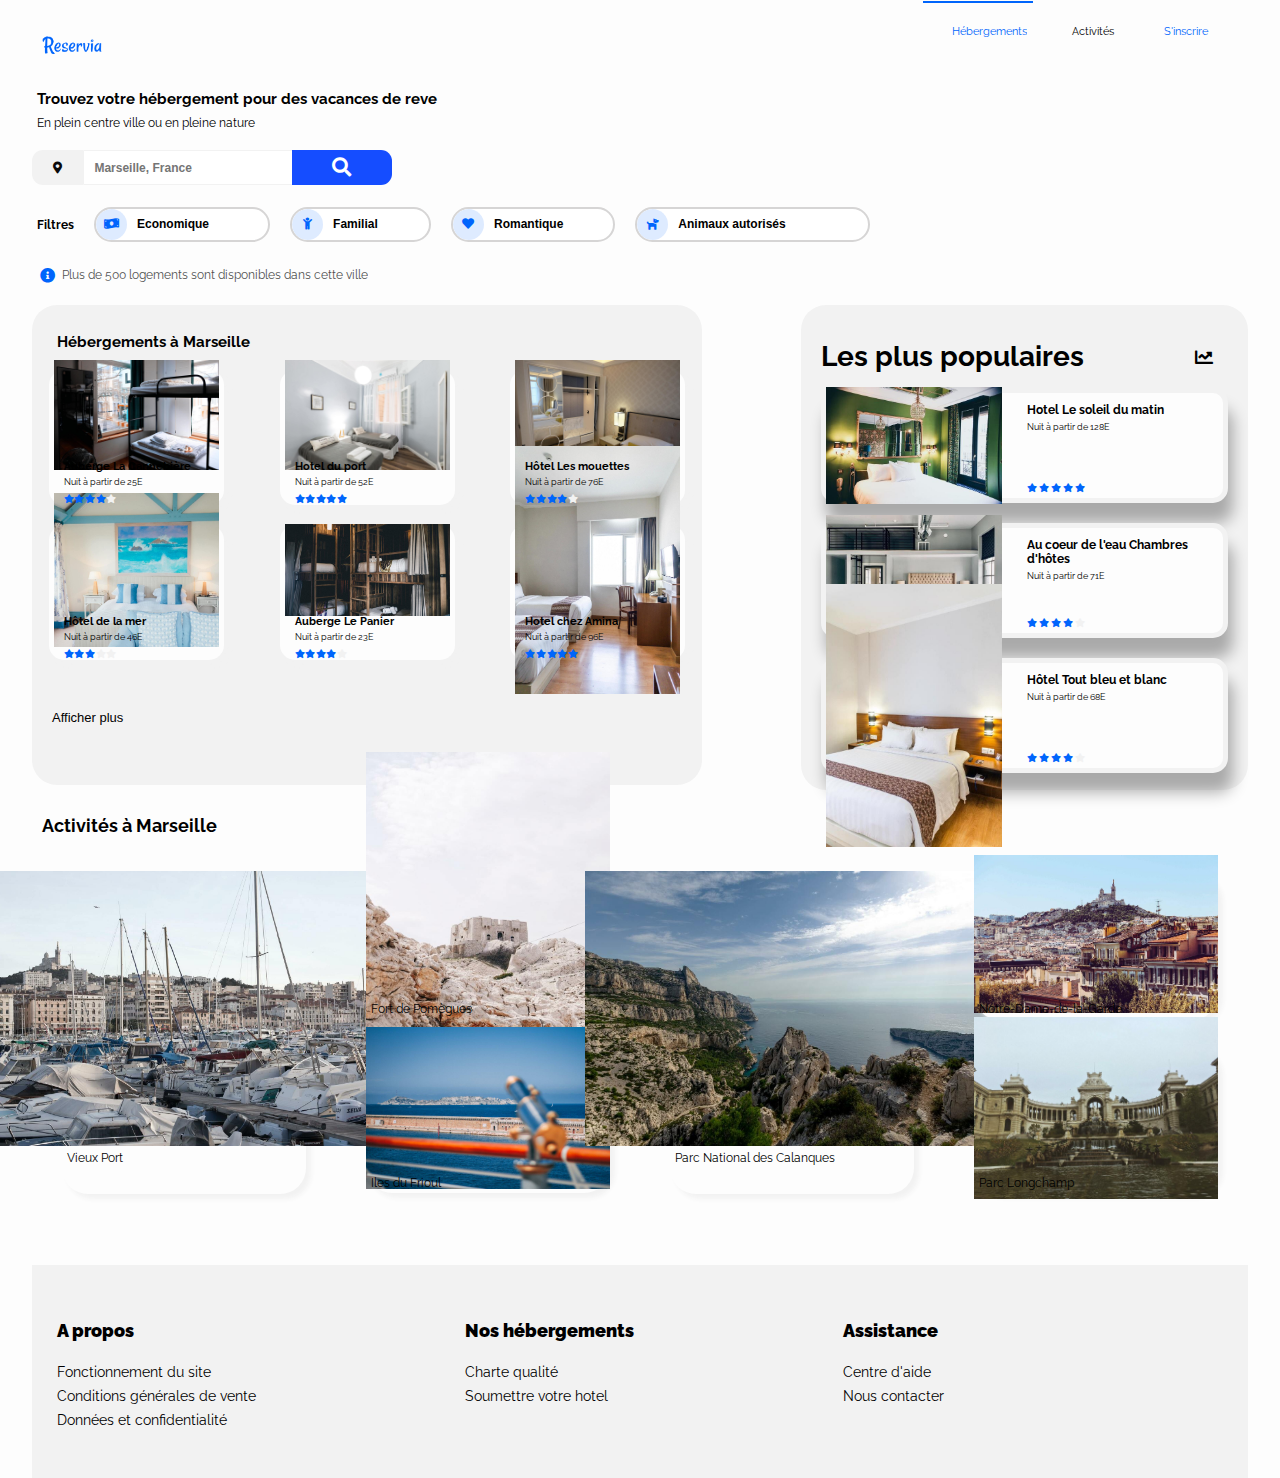
==== commit c9a70dcc: "ordering filter buttons and resizing hebergements and populaires desktop version" ====
--- a/P2_morville_Audreynina/P2_01_liengithub/index.html
+++ b/P2_morville_Audreynina/P2_01_liengithub/index.html
@@ -62,33 +62,33 @@
             </div>
             
                 <div class="filtres">
-                    <div class="filtres-g">
+                    
                         <button class="eco">
                             <i class="fas fa-money-bill-wave">  
                             </i>
                             <p>Economique 
                             </p> 
                          </button> 
+
+
+                        <button class="fam">
+                            <i class="fas fa-child"></i>
+                            <p>Familial</p>
+                        </button>  
+
+
                         <button class="rom">
                             <i class="fas fa-heart"></i>
                             <p>Romantique
                             </p>
                         </button> 
-                    </div>
-
-                    <div class="filtre-dr">
-                        <button class="fam">
-                            <i class="fas fa-child"></i>
-                            <p>Familial</p>
-                        </button>  
-                    </div>
-
-                    <div class="filtre-bas">
+                    
+
                         <button  type="btn" class="pets">
                             <i class="fas fa-dog"></i>
                             <p>Animaux autorisés</p> 
                         </button> 
-                    </div>
+                   
                 </div>
         </section>
 
@@ -196,7 +196,7 @@
 
 
         <!--MARSEILLE HOSTING PART-->
-        <section >
+        <section id="Hébergements">
 
             <!--MARSEILLE HOSTING CONTAINER-->
             <div class="heberg-container">
@@ -469,7 +469,8 @@
 
 
        <footer>
-           <section>
+           <div class="foot-band">
+               <section class="foot">
                <div class="a-propos">
                    <h2><strong>A propos</strong> </h2>
                    <p>Fonctionnement du site</p>
@@ -477,20 +478,22 @@
                    <p>Données et confidentialité</p>
                </div>
             </section>
-            <section>
+            <section class="foot" >
                <div class="nos-hebergements">
                     <h2><strong>Nos hébergements</strong> </h2>
                     <p>Charte qualité</p>
                     <p>Soumettre votre hotel</p>
                 </div>
             </section>
-            <section>
+            <section class="foot">
                 <div class="assistance">
                     <h2><strong>Assistance</strong> </h2>
                     <p>Centre d'aide</p>
                     <p>Nous contacter</p>
                 </div>
             </section>
+           </div>
+           
        </footer>
 
 
--- a/P2_morville_Audreynina/P2_01_liengithub/style.css
+++ b/P2_morville_Audreynina/P2_01_liengithub/style.css
@@ -3,6 +3,7 @@
 
 
 /*..............................................*/
+/*...iphone8 version*/
 /*...GENERAL RULES PART*/
 
 
@@ -17,9 +18,6 @@
 
 
 
-section{
-    padding: 0px 10px 0px 10px;
-}
 
 
 
@@ -52,8 +50,9 @@
     display: flex;
     flex-direction: column;
     background-color:#fdfdfd ;
-    width: 100%;
+    width: 95%;
     height: 100vh;
+    margin: 0px auto;
 }
 
 
@@ -280,6 +279,7 @@
     border-radius: 0px 17px 17px 0px;
     font-weight: bold;
     color: black;
+    padding-left: 10px;
 
 }
 
@@ -318,8 +318,7 @@
 .filtres{
     /*background-color: hotpink;*/
     display: flex;
-    flex-direction: row;
-    align-items: flex-start;
+   flex-direction: row;
     flex-wrap: wrap;
     width: 100%;
     height: 190px;
@@ -335,19 +334,7 @@
 .filtres-titre h1{
     /*background-color: firebrick*/
     padding-left: 17px;
-    padding-top: 18px;;
-}
-
-
-
-.filtres button:hover{
-    background-color: rgb(38, 109, 114);
-}
-
-
-
-.filtres-titre h1{
-    /*background-color: coral;*/
+    padding-top: 18px; 
     margin-top: 35px;
     padding-bottom: 4px;
     font-size: 20px;
@@ -356,63 +343,11 @@
 
 
 
-
-/*Filtres left box*/
-
-.filtres-g {
-    /*background-color: yellow;*/
-    width: 50%;
-    
-}
-
-
-
-
-.filtres-g .eco{
-    width: 100%;
-    margin-bottom: 15px;
-}
-
-
-
-
-.filtres-g .rom{
-    width: 95%;
-}
-
-
-
-
-/*Filtres right box*/
-
-.filtre-dr{
-    /*background-color: saddlebrown;*/
-    width: 50%;
-    padding-left: 10px; 
-}
-
-
-
-
-.filtre-dr .fam{
-    width: 85%;
-}
-
-
-
-
-/*Filtres bottom box*/
-
-.filtre-bas{
-    /*background-color: seagreen;*/
-    width: 100%;
-}
-
-
-
-.filtre-bas .pets{
-    width: 62%;
-}
+.filtres button:hover{
+    background-color: rgb(38, 109, 114);
+}
+
+
 
 
 
@@ -423,12 +358,12 @@
     background-color: #DEEBFF;
     color: #0065FC;
     border-radius: 25px;
-    width: 45px;
-    height: 45px;
+    width: 31px;
+    height: 31px;
     display: flex;
     justify-content: center;
     align-items: center;
-    font-size: 17px;
+    font-size: 12px;
 }
 
 
@@ -446,14 +381,32 @@
     height: 47px;
     border-radius: 25px;
     font-size: 16px;
-    width: 80%;
     margin-left: 15px;
-}
-
-
-
-
-
+    
+}
+
+
+
+
+.eco{
+    width: 50%;
+}
+
+
+
+.fam{
+    width: 40%;
+}
+
+
+.rom{
+    width: 45%;
+}
+
+
+.pets{
+    width: 60%;
+}
 
 
 
@@ -478,7 +431,7 @@
     display:flex;
     height: 50px;
     width: 100%;
-    margin: 5px 0px 20px 20px;
+    margin: 5px 0px 20px 0px;
 }
 
 
@@ -972,13 +925,20 @@
 
 
 /*..............................................*/
-/*...MEDIA QUERIES DESKTOP PART*/
-
-
-/*...HEADER PART*/
-
-
-/*Header general rules*/
+/*...MEDIA QUERIES PART*/
+
+/*...DESKTOP PART min-width:700px*/
+
+
+
+
+/*...GENERAL RULES*/
+
+
+
+
+
+
 
 @media screen and (min-width:700px) {
     header .activités, header .hébergements, header .inscription{
@@ -990,9 +950,8 @@
 
 
 
-
-
-/*Header*/
+/*...HEADER PART*/
+
 
 @media screen and (min-width:700px) {
     header{
@@ -1001,157 +960,81 @@
         padding: 17px 0px 30px 0px;
         justify-content: flex-end;
     }
-}
-
-
-
-
-/*Header img*/
-
-@media screen and (min-width:700px){
+
     header img{
         width: 70px;
         margin-right: auto;
         transform: translateY(50%);
     }
-}
-
-
-
-
-/*Header inscription*/
-
-@media  screen and (min-width:700px) {
+
     header .inscription{
         /*background-color: indigo;*/
         margin-right: 15px;
     }
-}
-
-
-
-
-
-
-/*Header hebergements*/
-
-@media  screen and (min-width:700px) {
+
+
     header .hébergements{
        /*background-color: rgb(26, 36, 26); */
        margin-right: 45px;
        font-size: 11px;
     }
-}
-
-
-
-
-
-
-
-/*Header activités*/
-
-@media  screen and (min-width:700px) {
+
     header .activités{
         margin-right: 50px;
         font-size: 11px;
     }
-}
-
-
-
-
-
-/*Header inscription*/
-
-@media  screen and (min-width:700px) {
+
+
     header .inscription{
         margin-right: 40px;
         font-size: 11px;
     }
-}
-
-
-
-/*Header bar */
-
-@media  screen and (min-width:700px) {
+
+
     header .bar{
-        /*-color: rgb(225, 65, 126);*/
+        /*background-color: rgb(225, 65, 126);*/
         background-color:#fdfdfd ;
         top: 1px;
         right: 125px;
         width: 200px;
         height: 2px;
     }
-}
-
-
-
-
-
-
-/*Header bar position*/
-
-@media  screen and (min-width:700px) {  
+
+
     header .bar-position{
         top: 1px;
         right: 215px;
         width: 110px;
         height: 2px;
     }
-}
-    
-
-
-
-
-
-/*Header activités hover */
-
-@media  screen and (min-width:700px) { 
+
+
     header .activités:hover~.bar-position{
-    transform: translateX(-70%);
-
-    }
-}
-
-
-
-
-    
-/*Header elements hover */
-
-@media  screen and (min-width:700px) {
+        transform: translateX(-70%);
+
+    }
+
+
     header .activités:hover~.bar-position{
         top: 1px;
         right: 105px;
         width: 50px;
     }
-}
-
-
-
-
-
-/*Ordering the header elements*/
-
-@media  screen and (min-width:700px) {
-header .hébergements{
-    order: 1;
-    }
-
-header .activités{
-    order: 2;
+
+
+    header .hébergements{
+        order: 1;
+    }
+
+    header .activités{
+        order: 2;
     }
 
     header .inscription{
         order: 3;
-        }
-}
-  
-
-
+     }
+
+}
 
 
 
@@ -1163,640 +1046,417 @@
 
 
 
-/*Div localisation*/
+/*...DIV LOCALISATION*/
 
 @media  screen and (min-width:700px) {
     .localisation{
-    /*background-color: blueviolet;*/
-    width: 80%;
-    height: 163px;
-    }
-}
-
-
-/*Text localisation*/
-
-@media  screen and (min-width:700px) {
+        /*background-color: blueviolet;*/
+        width: 80%;
+        height: 100px;
+    }
+
+
     .localisation h1{
-    font-size: 15px;
-    font-weight: bold;
-    margin: 15px auto 0px 5px;
-    }
-}
-
-
-@media  screen and (min-width:700px) {
+        /*background-color:red ;*/
+        font-size: 15px;
+        font-weight: bold;
+        margin: 15px auto 0px 5px;
+    }
+
+
     .localisation p{
-    font-size: 12px;
-    margin: 8px auto 20px 5px;
-    }
-}
-
-
-
-
-
-
-
-/*Input localisation*/
-
-@media  screen and (min-width:700px) {
+        /*background-color: rgb(38, 109, 114);*/
+        font-size: 12px;
+        margin: 8px auto 20px 5px;
+    }
+
+/*...(Input localisation)*/
+
     .city-zone{
         /*background-color: gold;*/
         display: flex;
         position: relative;
-        width: 40%;
+        width: 37%;
+        height: 35px;
         margin: 0px auto 0px 0px ;
         padding-bottom: 0px;
-    }
-}
-
-
-
-
-
+        color: black;
+    }
+
+
+
+    .input-zone input{
+        /*background-color: seagreen;*/
+        width: 100%;
+        height: 35px;
+        font-size: 12px;
+        border-radius: 0px 17px 17px 0px;
+        font-weight: bold;
+        color: black;
+    }
+
+
+    .input-zone .search{
+        position: absolute;
+        top: 0;
+        right: 0;
+        width: 100px;
+        height: 35px;
+        color: white;
+        border: 0px;
+        background-color:#154DFF;
+        border-radius: 0px 11px 11px 0px;
+        font-size: 1.2em;
+        }
+
+
+
+    .icone {
+        height: 35px;
+        border-radius: 11px 0px 0px 11px;
+        } 
+
+
+
+    .icone i{
+        font-size: 12px;
+        } 
+
+}
+
+
+
+
+
+/*............................................................*/
+/*...FILTRES PART*/
+
+
+/*...FILTRES BOX*/
 
 @media  screen and (min-width:700px) {
-    .input-zone input{
-    /*background-color: seagreen;*/
-    width: 100%;
+    .filtres-box{
+        /*background-color: rgb(105, 255, 105);*/
+        display: flex;
+        flex-direction: row;
+        align-items: center;
+        padding-top: 0px;
+        margin-top:0px;
+        margin-bottom: 5px;
+    }
+
+
+/*...FILTRES BUTTONS*/
+
+
+
+    .filtres{
+        /*background-color: hotpink;*/
+        height: 38px;
+        align-items: center;
+    }
+
+
+    .filtres-titre h1{
+        /*background-color: coral;*/
+        font-size: 12px;
+        font-weight: bold;
+        text-align: center;
+        margin-top: 0px;
+        padding-top: 0px;
+        padding-left: 5px;
+    }
+
+
+.eco, .fam, .rom, .pets{
     height: 35px;
     font-size: 12px;
-    border-radius: 0px 17px 17px 0px;
-    font-weight: bold;
-    color: black;
-    }
-}
-
-
-
-
-
-
-@media  screen and (min-width:700px) {
-    .input-zone .search{
-    position: absolute;
-    top: 0;
-    right: 0;
-    width: 100px;
-    height: 35px;
-    color: white;
-    border: 0px;
-    background-color:#154DFF;
-    border-radius: 0px 11px 11px 0px;
-    font-size: 1.2em;
-    }
-}
-
-
-
-
-
-@media  screen and (min-width:700px) {
-    .icone {
-     height: 35px;
-     border-radius: 11px 0px 0px 11px;
-     } 
- }
-
-
-
-
-@media  screen and (min-width:700px) {
-   .icone i{
-    font-size: 12px;
-    } 
-}
-
-
-
-
-
-
-/*...................................*/
-/*...FILTRES PART*/
-
-
-/*Filtres general box*/
-
-@media  screen and (min-width:700px) {
-    .filtres-box{
-    background-color: rgb(105, 255, 105);
-    display: flex;
-    flex-direction: row;
-    align-items: center;
-    padding-top: 0px;
-    margin-top:0px;
-    margin-bottom: 5px;
-    }
-}
-
-
-
-
-
-/*filtres boutons*/
-
-@media  screen and (min-width:700px) {
-    .filtres{
-    /*background-color: hotpink;*/
-    height: 50px;
-    display: flex;
-    flex-direction: row;
-    margin-left: 8px;
-    align-items: center;
-   
-    }
-}
-
-
-
-
-
-
-
-
-
-
-@media  screen and (min-width:700px) {
-    .filtres-titre h1{
-    /*background-color: coral;*/
-    font-size: 14px;
-    font-weight: bold;
-    text-align: center;
-    margin-top: 0px;
-    padding-top: 0px;
-    padding-right: 15px;
-    }
-
-}
-
-
-
-
-
-
-
-/*filtres g*/
-
-@media  screen and (min-width:700px) {
-    .filtres-g {
-    /*background-color: yellow;*/
-    width: 35%;
-    height: 35px;
-    display: flex;
-    
-    }
-}
-
-
-
-
-
-
-@media  screen and (min-width:700px) {
-    .filtres-g .eco{
-    width: 50%;
-    height: 35px;
-    margin-left: 0px;
-    }
-}
-
-
-
-
-
-
-@media  screen and (min-width:700px) {
-.filtres-g .rom{
-    width: 50%;
-    height: 35px;
-    }
-}
-
-
-
-
-
-
-/*Filtres right box*/
-
-@media  screen and (min-width:700px) {
-    .filtre-dr{
-    /*background-color: saddlebrown;*/
-    width: 15%; 
-    height: 35px;
-    }
-}
-
-
-
-
-
-
-@media  screen and (min-width:700px) {
-    .filtre-dr .fam{
-    height: 35px;
-    width: 100%;
-    margin-left: 0px;
-    }
-}
-
-
-
-
-
-
-
-/*Filtres bottom box*/
-
-@media  screen and (min-width:700px) {
-    .filtre-bas{
-    /*background-color: seagreen;*/
-    width: 20%;
-    }
-}
-
-
-
-
-
-@media  screen and (min-width:700px) {
-    .filtre-bas .pets{
-    height: 35px;
-    width: 100%;
-    margin-left: 0px;
-    }
-}
-
-
-
-
-
-
-/*PARAGRAPHE INFORMATION*/
+    margin-left: 20px;
+}
+
+
+    .eco{
+        width: 15%;
+
+    }
+
+
+    .fam{
+        width: 12%;
+    }
+
+
+    .rom{
+        width: 14%;
+    }
+
+
+    .pets{
+        width: 20%;
+    }
+
+
+
+
+
+/*...PARAGRAPH INFORMATION*/
 
 @media  screen and (min-width:700px) {
    .information{
-    /*background-color: rosybrown;*/
-    height: 30px;
-    margin: 5px 0px 15px 20px;
+        /*background-color: rosybrown;*/
+        height: 30px;
+        margin: 0px 0px 7px 0px;
     }
  
-}
-
-
-
-
-
-@media  screen and (min-width:700px) {
+
     .text-info {
-    /*background-color: darkslategray;*/
-    height: 15px;
-    }
-}
-
-
-
-@media  screen and (min-width:700px) {
+        /*background-color: darkslategray;*/
+        height: 15px;
+        }
+
+
     .text-info p{
-    font-size: 12px;
-    opacity: 0.7;
-    }
-}
-
-
-@media  screen and (min-width:700px) {
+        font-size: 12px;
+        opacity: 0.7;
+        }
+
+
     .icone-info i{
         font-size: 15px;
-    }
-}
-
-
-
-
-
-
-
-/*ORDERING THE RESPONSIVE BLOC PART*/
-
-
-
-
-/*responsive bloc part*/
+        }
+
+}
+
+
+   
+
+
+/*........................................................*/
+/*ORDERING THE RESPONSIVE BLOCS PART*/
+
+
+
+/*...GENERAL CONTAINER*/
 
 @media  screen and (min-width:700px) {
     #responsive-bloc{
-    /*background-color: coral;*/
-    height: 460px;
-    width: 100%;
-    display: flex;
-    flex-direction: row-reverse;
-    }
-}
-
-
-
-/*Les plus populaires part*/
+        /*background-color: coral;*/
+        height: 460px;
+        width: 100%;
+        display: flex;
+        flex-direction: row-reverse;
+        justify-content: space-between;
+    }
+}
+
+
+/*.....................................................*/
+/*...RESPONSIVE POPULAR BLOC PART*/
+
 
 @media  screen and (min-width:700px) {
     .pop{
-    /*background-color: rgb(156, 80, 255);*/
-    width: 30vw;
-    height: 460px;
-    display: flex;
-    flex-direction: column;
-    border-radius: 25px;
-    }
-}
-
-
-@media  screen and (min-width:700px) {
+        /*background-color: rgb(156, 80, 255);*/
+        /*width: 285px;*/
+        height: 485px;
+        display: flex;
+        flex-direction: column;
+        border-radius: 25px;
+        padding: 25px 20px 20px 20px;
+    }
+
+
     .titrepop{
-    font-size: 16px;
-    padding-top: 0px;
-    margin: 30px 0px 0px 0px;
-    }
-}
-
-
-
-@media  screen and (min-width:700px) {
+        font-size: 14px;
+        padding: 0px;
+        margin: 10px 0px 5px 0px;
+    }
+
+
     .titrepop i{
-    font-size: 20px;
-    padding-right: 15px;
-    
-    }
-}
-
-
-
-
-
-
-@media  screen and (min-width:700px) {
+        font-size: 18px;
+        padding-right: 15px;
+    }
+
+
     .boxes-pop{
-    /*background-color: hotpink;*/
-    width: 28vw;
-    height: 110px;
-    margin: 7px auto ;
-    padding: 0px;
-    }
-}
-
-
-
-
-
-
-
-@media  screen and (min-width:700px) {
+        /*background-color: hotpink;*/
+        width: 100%;
+        height: 115px;
+        margin: 10px auto ;
+        padding: 0px;
+        }
+
+
+
     .img-pop{
-    /*background-color: rgb(10, 10, 10);*/
-    padding-top: 3px;
-    height: 100%;
-    width: 100%;
-    }
-}
-
-
-
-
-
-@media  screen and (min-width:700px) {
+        /*background-color: rgb(10, 10, 10);*/
+       
+        height: 100%;
+        width: 100%;
+        }
+
+
+
     .img-pop img{
-    /*background-color: turquoise;*/
-    border-radius: 8px 0px 0px 8px;
-    width: 100%;
-    height: 100%;
-    object-fit: cover;
-    }
-}
-
-
-
-
-
-
-
-
-
-
-
-@media  screen and (min-width:700px) {
+        /*background-color: turquoise;*/
+        border-radius: 8px 0px 0px 8px;
+        width: 100%;
+        height: 100%;
+        object-fit: cover;
+        }
+
+
     .infhotel h2{
-    font-size: 12px
-    }
-}
-
-
-
-
-@media  screen and (min-width:700px) {
+        font-size: 12px
+    }
+
+
+
     .infhotel p{
         font-size:9px;
-}
-}
-
-
-
-@media  screen and (min-width:700px) {
+    }
+
+
+
     .infhotel .stars {
         /*background-color: mediumseagreen;*/
         width: 58px;
-        transform: translateY(-24px);
-}
-
-}
-
-
-
-
-@media  screen and (min-width:700px) {
+        transform: translateY(-20px);
+    }
+
+
+
     .infhotel .stars i{
-    font-size: 9px;
-}
-
-}
-
-
-
-
-
-
-
-
-
-/*hebergements a Marseille part*/
+        font-size: 9px;
+    }
+
+}
+
+
+
+
+
+
+
+
+/*.....................................................*/
+/*...RESPONSIVE HEBERGEMENTS A MARSEILLE PART*/
 
 
 @media  screen and (min-width:700px) {
    .heberg-container{
-    /*background-color: darkred;*/
-    background-color: #F2F2F2;
-    width: 65vw;
-    height: 460px;
-    /*display: flex;
-    justify-content: space-evenly;*/
-    flex-wrap: wrap;
-    border-radius: 25px;
-    padding: 0px;
-    margin: 0px;
+        /*background-color: darkred;*/
+        background-color: #F2F2F2;
+        width: 670px;
+        height: 480px;
+        flex-wrap: wrap;
+        border-radius: 25px;
+        padding: 0px ;
+        margin: 0px 30px 0px 0px;
+        /*display: flex;
+        justify-content: space-evenly;*/
     } 
-}
-
-
-
-@media  screen and (min-width:700px) {
+
+
+
     .titre-heberg-mars{
-        /*background-color: darkturquoise;*/
+        /*background-color: rgb(64, 195, 197);*/
         width: 90%;
-        height: 50px;
-    }
- }
- 
-
-
-
-/*responsive boxes */
-
-
-
-@media  screen and (min-width:700px) {
+        line-height: 5px;
+    }
+
+
+/*...FIRST LINE BOXES*/
+
     .first-line-boxes{
         /*background-color: mediumblue;*/
-        width: 100%;
-        height: 170px;
+        width: 95%;
+        height: 150px;
         display: flex;
-        justify-content: space-evenly;
-        align-items: flex-start;
-    }
- }
-
-
-
-
-
- @media  screen and (min-width:700px) {
+        justify-content: space-between;
+        margin: 0 auto;
+    }
+
+
+/*...SECOND LINE BOXES*/
+
     .second-line-boxes{
         /*background-color: mediumblue;*/
-        width: 100%;
-        height: 160px;
+        width: 95%;
+        height: 150px;
+        margin: 5px auto 0px auto;
         display: flex;
-        justify-content: space-evenly;
-        align-items: center;
-    }
- }
-
-
-
-
-
-
- @media  screen and (min-width:700px) {
-    .titre-heberg-mars h1{
-        font-size: 17px;
+        justify-content: space-between;
+    }
+
+
+
+ .titre-heberg-mars h1{
+        /*background-color: chocolate;*/
+        font-size: 15px;
         margin-left: 25px;
         padding-top: 35px;
     }
- }
-
-
-
-
-@media  screen and (min-width:700px) {
+
+
+
+    #Hébergements{
+        /*background-color: darkviolet;*/
+    }
+
+
+
+
+    .infheberg {
+        /*background-color: lawngreen;*/
+        padding: 0px 0px 0px 15px;
+        }
+
+
+
     .card-heberg{
+        /*background-color: crimson;*/
         width: 175px;
-        height: 155px;
+        height:  135px;
         border-radius: 15px;
-        margin-top: 20px;
+        margin-top: 10px;
         /*margin: 0px 0px 15px 32px;*/
     }
- }
-
-
-
-
-
-
-
- @media  screen and (min-width:700px) {
+
+
+
     .box-heberg-img {
         /*background-color: indianred;*/
-        height: 100px;
+        height: 90px;
         width: 175px;
     }
- }
-
-
-
-
-
-
-
- @media  screen and (min-width:700px) {
+
+
+
     .box-heberg-img img {
         width: 100%;
         padding: 5px;
     }
- }
-
-
-
-
-
-
-
-
-
-
-
- @media  screen and (min-width:700px) {
-    .infheberg {
-        /*background-color: lawngreen;*/
-        padding: 0px 0px 0px 10px;
-        
-    }
- }
-
-
-
-
-
-
-
-
- @media  screen and (min-width:700px) {
+
+
+
     .infheberg h2{
         font-size: 11px;
         padding-bottom: 4px;
         font-weight: bold;
     }
- }
-
- 
-
-
-
-
-
- @media  screen and (min-width:700px) {
+
+
+
     .infheberg p{
         font-size: 9px;
-
-    }
- }
-
-
-
-
-
-/*stars hebergements part */
-
- @media  screen and (min-width:700px) {
+    }
+
+
+
     .stars2{
         /*background-color: violet;*/
-   
         display: flex;
         width: 30%;
         position: absolute;
@@ -1811,110 +1471,100 @@
     }
 
 
-
-
     i.star-grey{
         color: #F2F2F2 ;
     }
+
+}
+
+
+
+
+
+/*...........................................*/
+/*...AFFICHER PLUS INSCRIPTION*/
+
+
+ @media  screen and (min-width:700px) {
+    .afficher-plus{
+        transform: translateY(-55px) ;
+        margin-left: 5px;
+        font-size: 13px;
+    }
  }
  
 
 
 
 
-
-
-
-
-
-
-
-
- @media  screen and (min-width:700px) {
-    .afficher-plus{
-        transform: translateY(-40px) ;
-        margin-left: 20px;
-        font-size: 13px;
-    }
- }
- 
-
-
-
-
-
-
-
-
-
  /*............................................*/
  /*...ACTIVITES PART*/
 
 
- /*general*/
+
+
+
+  /*...ACTIVITES CONTAINER PART*/
 
  @media  screen and (min-width:700px) {
-    .activité-descr{
-        /*background-color: violet;*/
-        height: auto;
-        padding: 5px;
-    }
-
-    .activité-descr p{
-        font-size: 12px;
-    }
+    .activité-container{
+        /*background-color: saddlebrown;*/
+        height: 450px;
+        width: 100%;
+    }
+
  }
- 
-
-
-.activité-container{
-   /*background-color: saddlebrown;*/
-    height: 450px;
-    width: 100%;
-}
-
-
- /*activites titre*/
-
- @media  screen and (min-width:700px) {
-   .activité-titre h1{
-    font-size: 18px;
-    }
- }
- 
- 
-
-
-/*principale box*/
-
- @media  screen and (min-width:700px) {
+
+
+
+/*...ACTIVITES TITRE PART*/
+
+@media  screen and (min-width:700px) {
+    .activité-titre h1{
+        font-size: 18px;
+    }
+}
+
+
+
+
+/*...GENERAL CARDS CONTAINER*/
+
+@media  screen and (min-width:700px) {
     .responsive-activités-principale{
         /*background-color: red;*/
         width: 100%;
         display: flex;
         flex-wrap: nowrap;
         justify-content: space-around;
-       
         height: 340px;
     }
+
+
+    .activité-descr{
+        /*background-color: violet;*/
+        height: auto;
+        padding: 5px;
+    }
+
+    .activité-descr p{
+        font-size: 12px;
+    }
+
  }
- 
-
-
-
-
-/*1st card and third card*/
+
+
+
+/*...FIRST AND THIRD LONG IMAGES RULES*/
 
  @media  screen and (min-width:700px) {
-
-    /*image port*/
-
     .vieux-port{
         /*background-color: mediumseagreen;*/
         width: 20%;
         height: 95%;
     }
 
+
     .img-activité{
         width: 100%;
         height: 85%;
@@ -1924,8 +1574,6 @@
         height: auto;
     }
 
-    /*image parc*/
-
     .parc{
         width: 20%;
         height: 95%;
@@ -1942,14 +1590,12 @@
  }
 
 
- 
-
-
-
-
-
-/*2nd card and fourth card*/
+
+
+/*...DOUBLE IMAGES RULES*/
+
  @media  screen and (min-width:700px) {
+     /*FORT AND ILES*/
     .responsive-activites-duo{
         /*background-color: rgb(105, 255, 105);*/
         width: 20%;
@@ -1959,14 +1605,13 @@
         justify-content: space-between;
     }
 
+
     .responsive-activites-duo .card-activité{
         height: 46%;
     }
 
 
-
-    /*fourth card*/
-
+    /*NOTRE DAME AND PARC*/
     .responsive-activites-duo-b{
         /*background-color: rgb(71, 22, 136);*/
         width: 20%;
@@ -1976,29 +1621,46 @@
         justify-content: space-between;
     }
 
+
     .responsive-activites-duo-b .card-activité{
         height: 46%;
     }
 
-
-
-
-
-}
-
-
-
-
-
-
+}
+
+
+
+
+/*..........................................................*/
+/*...FOOTER*/
 
 
 @media  screen and (min-width:700px) {
-    
-}
-
-
-
-@media  screen and (min-width:700px) {
-    
-}+    footer{
+        /*background-color: darkorange;*/
+        display: flex;
+        flex-direction: row;
+        justify-content: space-between;
+    }
+
+
+
+
+    .foot-band{
+        /*background-color: darkred;*/
+        display: flex;
+        flex-direction: row;
+        justify-content: space-between;
+        width: 75%;
+        padding: 5px;
+    }
+
+    footer .foot{
+        /*background-color: darkgreen;*/
+        
+    }
+}
+
+
+
+
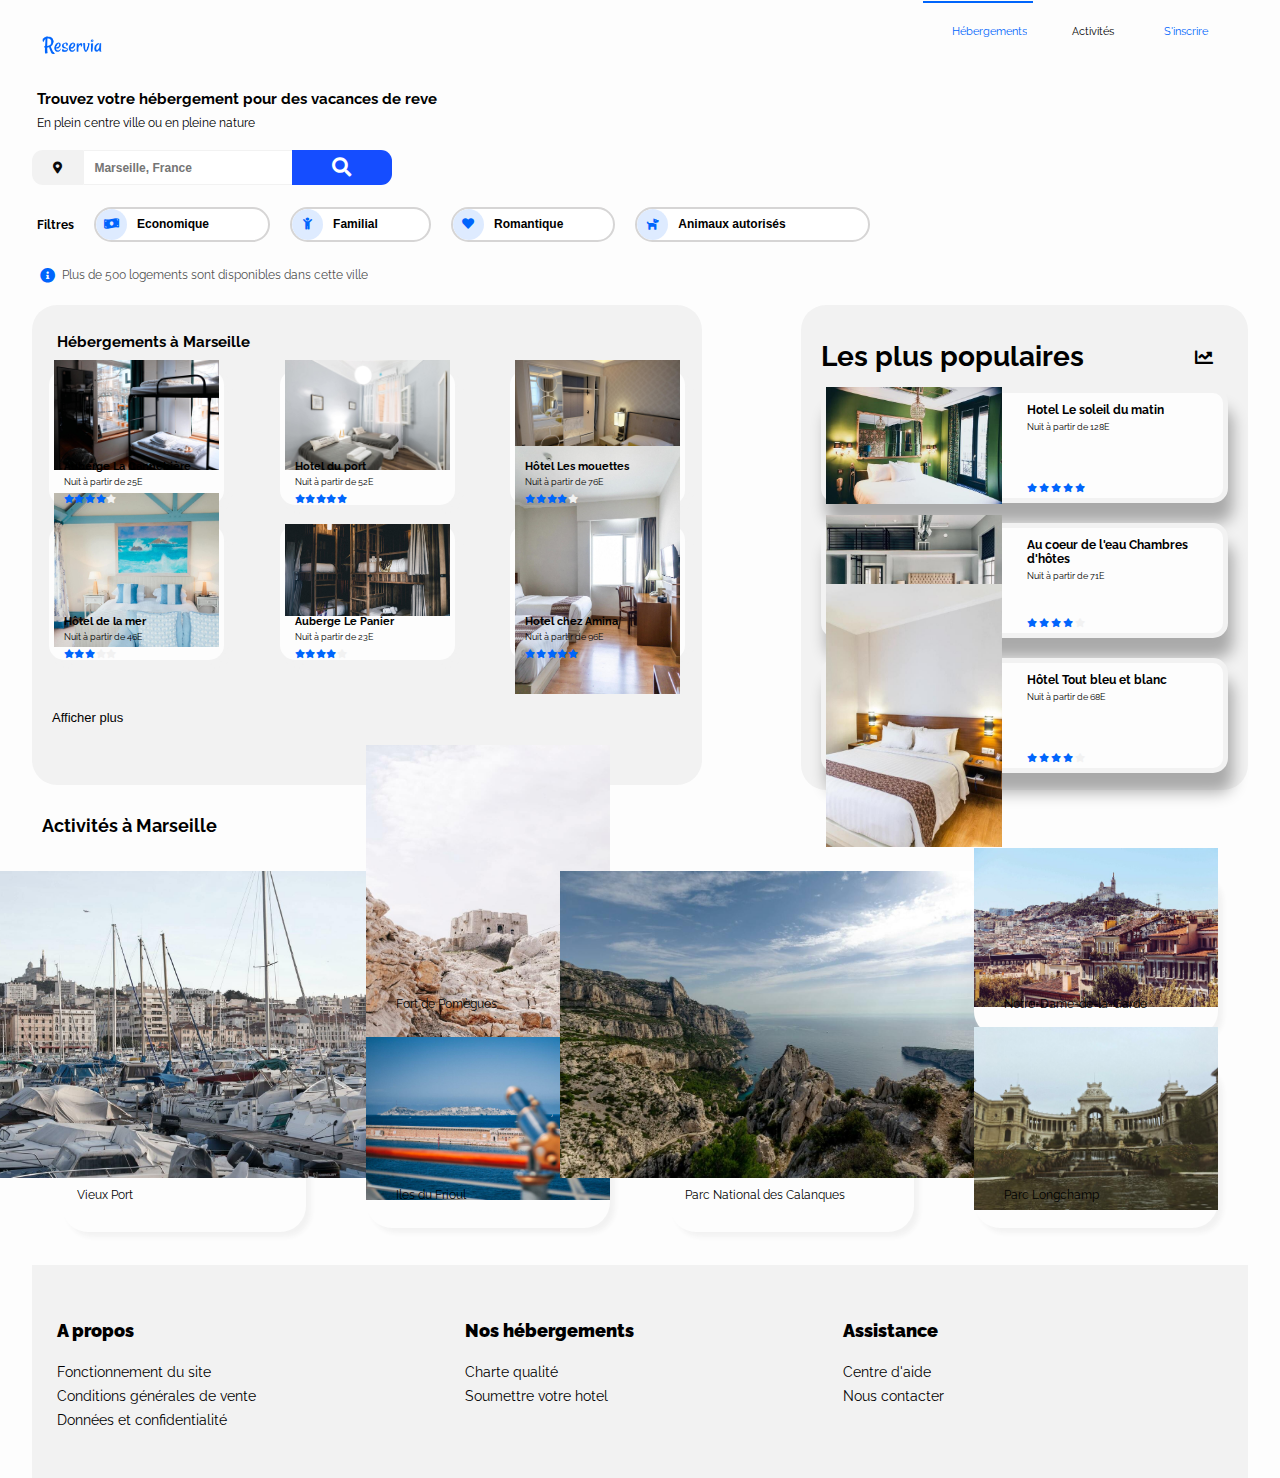
==== commit 37a180cd: "resizing activités" ====
--- a/P2_morville_Audreynina/P2_01_liengithub/index.html
+++ b/P2_morville_Audreynina/P2_01_liengithub/index.html
@@ -429,36 +429,35 @@
 
 
                     <div class="responsive-activites-duo-b">
-                    <!--FIFTH ACTIVITY CARD-->
-                     <div class="card-activité">
-                        <div class="img-activité">
-                            <img src="images/activites/3_medium/florian-wehde-xW9e8gdotxI-unsplash.jpg" alt="photo activité5 "> 
-                         </div>
-                        <!--TITRE BOTTOM BOX-->
-                        <div class="activité-descr">
-                            <p>Notre-Dame-de-la-Garde
-                            </p>
-                         </div>
-                    </div>
-
-                     <!--SIXTH ACTIVITY CARD-->
-                     <div class="card-activité">
-                        <div class="img-activité">
-                            <img src="images/activites/3_medium/lena-paulin-wH2-EJoDcV0-unsplash.jpg" alt="photo activité6 "> 
-                         </div>
-                        <!--TITRE BOTTOM BOX-->
-                        <div class="activité-descr">
-                            <p>Parc Longchamp
-                            </p>
-                         </div>
-                    </div>
+                        <!--FIFTH ACTIVITY CARD-->
+                        <div class="card-activité">
+                            <div class="img-activité">
+                                <img src="images/activites/3_medium/florian-wehde-xW9e8gdotxI-unsplash.jpg" alt="photo activité5 "> 
+                            </div>
+                            <!--TITRE BOTTOM BOX-->
+                            <div class="activité-descr">
+                                <p>Notre-Dame-de-la-Garde
+                                </p>
+                            </div>
+                        </div>
+
+                        <!--SIXTH ACTIVITY CARD-->
+                        <div class="card-activité">
+                            <div class="img-activité">
+                                <img src="images/activites/3_medium/lena-paulin-wH2-EJoDcV0-unsplash.jpg" alt="photo activité6 "> 
+                            </div>
+                            <!--TITRE BOTTOM BOX-->
+                            <div class="activité-descr">
+                                <p>Parc Longchamp
+                                </p>
+                            </div>
+                        </div>
 
                     </div>
 
                      
                 </div>
                     
-
 
             </div>
         
--- a/P2_morville_Audreynina/P2_01_liengithub/style.css
+++ b/P2_morville_Audreynina/P2_01_liengithub/style.css
@@ -1537,7 +1537,7 @@
         display: flex;
         flex-wrap: nowrap;
         justify-content: space-around;
-        height: 340px;
+        height: 380px;
     }
 
 
@@ -1571,7 +1571,10 @@
     }
  
     .activité-descr{
-        height: auto;
+       
+        padding-left: 15px;
+        padding-top: 25px;
+        transform: translateY(-15px);
     }
 
     .parc{
@@ -1585,7 +1588,9 @@
     }
  
     .activité-descr{
-        height: auto;
+        padding-left: 15px;
+        padding-top: 25px;
+        transform: translateY(-15px);
     }
  }
 
@@ -1607,13 +1612,28 @@
 
 
     .responsive-activites-duo .card-activité{
+        /*background-color: darkviolet;*/
         height: 46%;
     }
+
+
+
+    .responsive-activites-duo .card-activité img{
+        height: 80%;
+    }
+
+
+
+    .responsive-activites-duo .activité-descr p {
+        padding-left: 15px;
+        padding-top: 0px;
+        transform: translateY(-25px);
+   }
 
 
     /*NOTRE DAME AND PARC*/
     .responsive-activites-duo-b{
-        /*background-color: rgb(71, 22, 136);*/
+        /*background-color: rgb(243, 114, 29);*/
         width: 20%;
         height: 95%;
         display: flex;
@@ -1622,8 +1642,24 @@
     }
 
 
+
     .responsive-activites-duo-b .card-activité{
+        /*background-color: rgb(211, 0, 0);*/
         height: 46%;
+       
+        
+    }
+
+
+    .responsive-activites-duo-b .card-activité img{
+        height: 80%;
+    }
+
+
+    .responsive-activites-duo-b .activité-descr p {
+         padding-left: 15px;
+         padding-top: 0px;
+         transform: translateY(-25px);
     }
 
 }
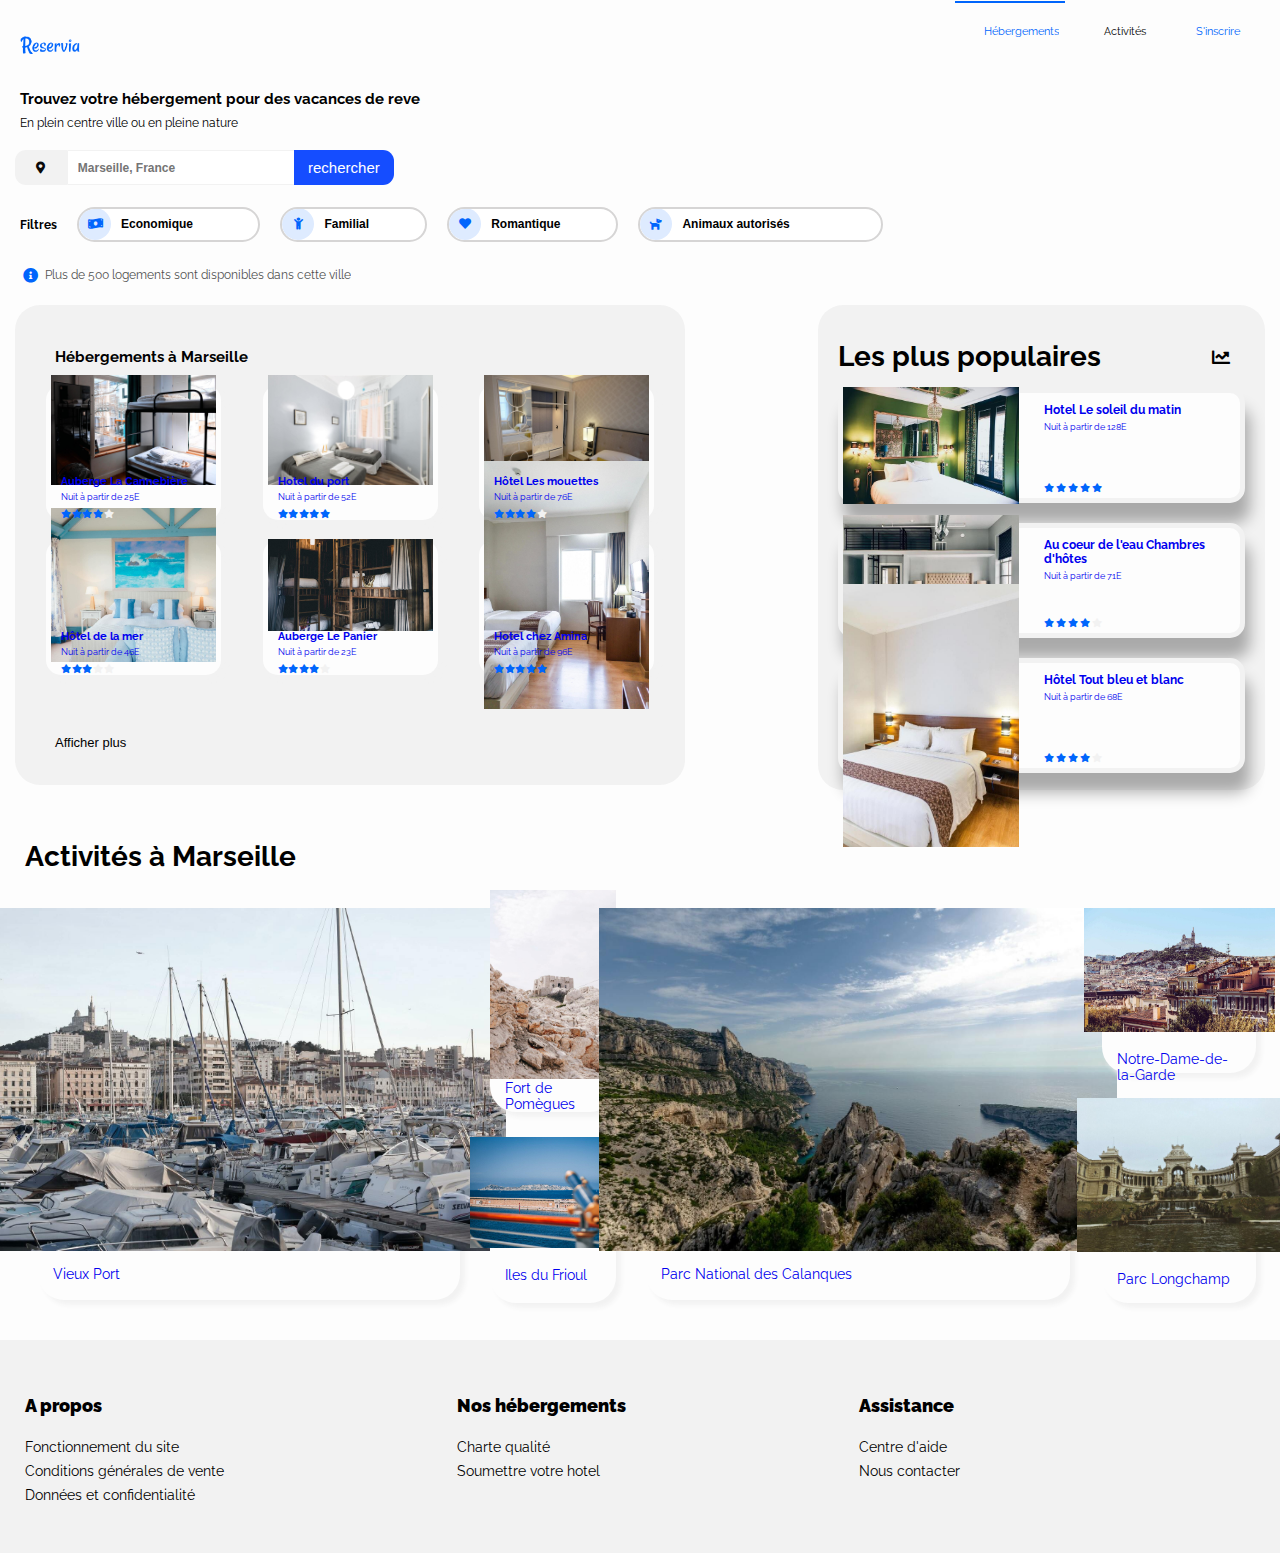
==== commit 7e00ec41: "final v1" ====
--- a/P2_morville_Audreynina/P2_01_liengithub/index.html
+++ b/P2_morville_Audreynina/P2_01_liengithub/index.html
@@ -47,7 +47,7 @@
                         <input type="text" placeholder="Marseille, France">
                             <button
                             class="search">
-                                <i class="fas fa-search"></i>   
+                                <i class="fas fa-search"></i> <span>rechercher</span>   
                             </button>
                     </div>
                         
@@ -123,71 +123,76 @@
                 </div>
                 
                 <!--FIRST CARD MOST POPULAR-->
-                <div class="boxes-pop">
-                    <!--IMAGE PART-->
-                    <div class="img-pop">
-                        <img src="images/hebergements/4_small/emile-guillemot-Bj_rcSC5XfE-unsplash.jpg" alt="photo chambre">
+                 <a href="#">
+                     <div class="boxes-pop">
+                        <!--IMAGE PART-->
+                        <div class="img-pop">
+                            <img src="images/hebergements/4_small/emile-guillemot-Bj_rcSC5XfE-unsplash.jpg" alt="photo chambre">
+                        </div>
+                        
+                            <!--DESCRIPTION PART-->
+                            <div class="infhotel">
+                                <h2>Hotel Le soleil du matin
+                                </h2>
+                                    <p>Nuit à partir de 128E
+                                    </p>
+                                        <div class="stars">
+                                            <i class="fas fa-star"></i>
+                                            <i class="fas fa-star"></i>
+                                            <i class="fas fa-star"></i>
+                                            <i class="fas fa-star"></i>
+                                            <i class="fas fa-star"></i>
+                                        </div>
+                            </div>
+                   </div> 
+                </a>
+
+
+                <!--SECOND CARD MOST POPULAR-->
+                <a href="#">
+                    <div class="boxes-pop">
+                        <div class="img-pop">
+                            <img src="images/hebergements/4_small/aw-creative-VGs8z60yT2c-unsplash.jpg" alt="photo chambre2">
+                        </div>
+                        
+                            <div class="infhotel">
+                                <h2>Au coeur de l'eau Chambres d'hôtes
+                                </h2>
+                                    <p>Nuit à partir de 71E
+                                    </p>
+                                        <div class="stars">
+                                            <i class="fas fa-star"></i>
+                                            <i class="fas fa-star"></i>
+                                            <i class="fas fa-star"></i>
+                                            <i class="fas fa-star"></i>
+                                            <i class="fas fa-star star-grey"></i>
+                                        </div>
+                            </div>
                     </div>
-                    
-                        <!--DESCRIPTION PART-->
-                        <div class="infhotel">
-                            <h2>Hotel Le soleil du matin
-                            </h2>
-                                <p>Nuit à partir de 128E
-                                </p>
-                                    <div class="stars">
-                                        <i class="fas fa-star"></i>
-                                        <i class="fas fa-star"></i>
-                                        <i class="fas fa-star"></i>
-                                        <i class="fas fa-star"></i>
-                                        <i class="fas fa-star"></i>
-                                    </div>
-                        </div>
-                </div>
-
-
-                <!--SECOND CARD MOST POPULAR-->
-                <div class="boxes-pop">
-                    <div class="img-pop">
-                        <img src="images/hebergements/4_small/aw-creative-VGs8z60yT2c-unsplash.jpg" alt="photo chambre2">
+                </a>
+
+                <!--THIRD CARD MOST POPULAR-->
+                <a href="#">
+                    <div class="boxes-pop">
+                        <div class="img-pop">
+                            <img src="images/hebergements/4_small/febrian-zakaria-sjvU0THccQA-unsplash.jpg" alt="photo chambre3 ">
+                        </div>
+                        
+                            <div class="infhotel">
+                                <h2>Hôtel Tout bleu et blanc
+                                </h2>
+                                    <p>Nuit à partir de 68E
+                                    </p>
+                                        <div class="stars">
+                                            <i class="fas fa-star"></i>
+                                            <i class="fas fa-star"></i>
+                                            <i class="fas fa-star"></i>
+                                            <i class="fas fa-star"></i>
+                                            <i class="fas fa-star star-grey"></i>
+                                        </div>
+                            </div>
                     </div>
-                    
-                        <div class="infhotel">
-                            <h2>Au coeur de l'eau Chambres d'hôtes
-                            </h2>
-                                <p>Nuit à partir de 71E
-                                </p>
-                                    <div class="stars">
-                                        <i class="fas fa-star"></i>
-                                        <i class="fas fa-star"></i>
-                                        <i class="fas fa-star"></i>
-                                        <i class="fas fa-star"></i>
-                                        <i class="fas fa-star star-grey"></i>
-                                    </div>
-                        </div>
-                </div>
-
-
-                <!--THIRD CARD MOST POPULAR-->
-                <div class="boxes-pop">
-                    <div class="img-pop">
-                        <img src="images/hebergements/4_small/febrian-zakaria-sjvU0THccQA-unsplash.jpg" alt="photo chambre3 ">
-                    </div>
-                    
-                        <div class="infhotel">
-                            <h2>Hôtel Tout bleu et blanc
-                            </h2>
-                                <p>Nuit à partir de 68E
-                                </p>
-                                    <div class="stars">
-                                        <i class="fas fa-star"></i>
-                                        <i class="fas fa-star"></i>
-                                        <i class="fas fa-star"></i>
-                                        <i class="fas fa-star"></i>
-                                        <i class="fas fa-star star-grey"></i>
-                                    </div>
-                        </div>
-                </div>
+                </a>
 
             </div>
         </section>
@@ -198,6 +203,7 @@
         <!--MARSEILLE HOSTING PART-->
         <section id="Hébergements">
 
+            
             <!--MARSEILLE HOSTING CONTAINER-->
             <div class="heberg-container">
                 <div class="titre-heberg-mars">
@@ -207,148 +213,158 @@
 
                 <div class="first-line-boxes">
                     <!--FIRST MARSEILLE HOSTING CARD-->
-                    <div class="card-heberg">
-                        <div class="box-heberg-img">
-                            <img src="images/hebergements/3_medium/marcus-loke-WQJvWU_HZFo-unsplash.jpg" alt="photo heberg1">
-                        </div>
-                        
-                            <!--DESCRIPTION PART BOTTOM -->
-                            <div class="infheberg">
-                                <h2>Auberge La Cannebière
-                                </h2>
-                                    <p>Nuit à partir de 25E
-                                    </p>
-                                        <div class="stars2">
-                                            <i class="fas fa-star"></i>
-                                            <i class="fas fa-star"></i>
-                                            <i class="fas fa-star"></i>
-                                            <i class="fas fa-star"></i>
-                                            <i class="fas fa-star star-grey"></i>
-                                        </div>
-                            </div>
-                    </div>
+                    <a href="#">
+                        <div class="card-heberg">
+                            <div class="box-heberg-img">
+                                <img src="images/hebergements/3_medium/marcus-loke-WQJvWU_HZFo-unsplash.jpg" alt="photo heberg1">
+                            </div>
+                            
+                                <!--DESCRIPTION PART BOTTOM -->
+                                <div class="infheberg">
+                                    <h2>Auberge La Cannebière
+                                    </h2>
+                                        <p>Nuit à partir de 25E
+                                        </p>
+                                            <div class="stars2">
+                                                <i class="fas fa-star"></i>
+                                                <i class="fas fa-star"></i>
+                                                <i class="fas fa-star"></i>
+                                                <i class="fas fa-star"></i>
+                                                <i class="fas fa-star star-grey"></i>
+                                            </div>
+                                </div>
+                        </div>
+                    </a>
+
 
 
                     <!--SECOND MARSEILLE HOSTING CARD-->
-                    <div class="card-heberg">
-                        <div class="box-heberg-img">
-                            <img src="images/hebergements/3_medium/fred-kleber-gTbaxaVLvsg-unsplash.jpg" alt="photo heberg2">
-                        </div>
+                    <a href="#">
+                        <div class="card-heberg">
+                            <div class="box-heberg-img">
+                                <img src="images/hebergements/3_medium/fred-kleber-gTbaxaVLvsg-unsplash.jpg" alt="photo heberg2">
+                            </div>
+                            
+                                <!--DESCRIPTION PART BOTTOM-->
+                                <div class="infheberg">
+                                    <h2>Hotel du port
+                                    </h2>
+                                        <p>Nuit à partir de 52E
+                                        </p>
+                                            <div class="stars2">
+                                                <i class="fas fa-star"></i>
+                                                <i class="fas fa-star"></i>
+                                                <i class="fas fa-star"></i>
+                                                <i class="fas fa-star"></i>
+                                                <i class="fas fa-star"></i>
+                                            </div>
+                                </div>
+                        </div> 
+                    </a>
+
+                    <!--THIRD MARSEILLE HOSTING CARD-->
+                    <a href="#">
+                        <div class="card-heberg">
+                            <div class="box-heberg-img">
+                                <img src="images/hebergements/3_medium/reisetopia-B8WIgxA_PFU-unsplash.jpg" alt="photo haberg3 ">
+                            </div>
+                            
+                                <!--DESCRIPTION PART BOTTOM-->
+                                <div class="infheberg">
+                                    <h2>Hôtel Les mouettes
+                                    </h2>
+                                        <p>Nuit à partir de 76E
+                                        </p>
+                                            <div class="stars2">
+                                                <i class="fas fa-star"></i>
+                                                <i class="fas fa-star"></i>
+                                                <i class="fas fa-star"></i>
+                                                <i class="fas fa-star"></i>
+                                                <i class="fas fa-star star-grey"></i>
+                                            </div>
+                                </div>
+                        </div> 
+                    </a> 
+                </div>
+                <!--end first line boxes-->
+                
+
+
+
+                <div class="second-line-boxes">
+                    <!--FOURTH MARSEILLE HOSTING CARD-->
+                    <a href="#">
+                        <div class="card-heberg">
+                            <div class="box-heberg-img">
+                                <img src="images/hebergements/3_medium/annie-spratt-Eg1qcIitAuA-unsplash.jpg" alt="photo heberg4 ">
+                            </div>
+                            
+                                <!--DESCRIPTION PART BOTTOM-->
+                                <div class="infheberg">
+                                    <h2>Hôtel de la mer
+                                    </h2>
+                                        <p>Nuit à partir de 46E
+                                        </p>
+                                            <div class="stars2">
+                                                <i class="fas fa-star"></i>
+                                                <i class="fas fa-star"></i>
+                                                <i class="fas fa-star"></i>
+                                                <i class="fas fa-star star-grey"></i>
+                                                <i class="fas fa-star star-grey"></i>
+                                            </div>
+                                </div>
+                        </div>
+                    </a>
+
+                    <!--FIFTH MARSEILLE HOSTING CARD-->
+                    <a href="#">
+                        <div class="card-heberg">
+                            <div class="box-heberg-img">
+                                <img src="images/hebergements/3_medium/nicate-lee-kT-ZyaiwBe0-unsplash.jpg" alt="photo heberg5 ">
+                            </div>
                         
                             <!--DESCRIPTION PART BOTTOM-->
                             <div class="infheberg">
-                                <h2>Hotel du port
+                                <h2>Auberge Le Panier
                                 </h2>
-                                    <p>Nuit à partir de 52E
+                                    <p>Nuit à partir de 23E
                                     </p>
                                         <div class="stars2">
                                             <i class="fas fa-star"></i>
                                             <i class="fas fa-star"></i>
                                             <i class="fas fa-star"></i>
                                             <i class="fas fa-star"></i>
-                                            <i class="fas fa-star"></i>
+                                            <i class="fas fa-star star-grey"></i>
                                         </div>
                             </div>
-                    </div>
-
-                    <!--THIRD MARSEILLE HOSTING CARD-->
-                    <div class="card-heberg">
-                        <div class="box-heberg-img">
-                            <img src="images/hebergements/3_medium/reisetopia-B8WIgxA_PFU-unsplash.jpg" alt="photo haberg3 ">
-                        </div>
+                        </div>
+                    </a>
+
+                    <!--SIXTH MARSEILLE HOSTING CARD-->
+                    <a href="#">
+                        <div class="card-heberg">
+                            <div class="box-heberg-img">
+                                <img src="images/hebergements/3_medium/febrian-zakaria-M6S1WvfW68A-unsplash.jpg" alt="photo heberg6 ">
+                            </div>
                         
                             <!--DESCRIPTION PART BOTTOM-->
                             <div class="infheberg">
-                                <h2>Hôtel Les mouettes
+                                <h2>Hotel chez Amina
                                 </h2>
-                                    <p>Nuit à partir de 76E
+                                    <p>Nuit à partir de 96E
                                     </p>
                                         <div class="stars2">
                                             <i class="fas fa-star"></i>
                                             <i class="fas fa-star"></i>
                                             <i class="fas fa-star"></i>
                                             <i class="fas fa-star"></i>
-                                            <i class="fas fa-star star-grey"></i>
+                                            <i class="fas fa-star"></i>
                                         </div>
                             </div>
-                    </div> 
-                </div>
-                <!--end first line boxes-->
+                        </div>
+                    </a>
+                </div>
                 
-
-
-
-                <div class="second-line-boxes">
-                    <!--FOURTH MARSEILLE HOSTING CARD-->
-                    <div class="card-heberg">
-                        <div class="box-heberg-img">
-                            <img src="images/hebergements/3_medium/annie-spratt-Eg1qcIitAuA-unsplash.jpg" alt="photo heberg4 ">
-                        </div>
-                        
-                            <!--DESCRIPTION PART BOTTOM-->
-                            <div class="infheberg">
-                                <h2>Hôtel de la mer
-                                </h2>
-                                    <p>Nuit à partir de 46E
-                                    </p>
-                                        <div class="stars2">
-                                            <i class="fas fa-star"></i>
-                                            <i class="fas fa-star"></i>
-                                            <i class="fas fa-star"></i>
-                                            <i class="fas fa-star star-grey"></i>
-                                            <i class="fas fa-star star-grey"></i>
-                                        </div>
-                            </div>
-                    </div>
-
-
-                    <!--FIFTH MARSEILLE HOSTING CARD-->
-                    <div class="card-heberg">
-                        <div class="box-heberg-img">
-                            <img src="images/hebergements/3_medium/nicate-lee-kT-ZyaiwBe0-unsplash.jpg" alt="photo heberg5 ">
-                        </div>
-                    
-                        <!--DESCRIPTION PART BOTTOM-->
-                        <div class="infheberg">
-                            <h2>Auberge Le Panier
-                            </h2>
-                                <p>Nuit à partir de 23E
-                                </p>
-                                    <div class="stars2">
-                                        <i class="fas fa-star"></i>
-                                        <i class="fas fa-star"></i>
-                                        <i class="fas fa-star"></i>
-                                        <i class="fas fa-star"></i>
-                                        <i class="fas fa-star star-grey"></i>
-                                    </div>
-                        </div>
-                </div>
-
-                    <!--SIXTH MARSEILLE HOSTING CARD-->
-                    <div class="card-heberg">
-                        <div class="box-heberg-img">
-                            <img src="images/hebergements/3_medium/febrian-zakaria-M6S1WvfW68A-unsplash.jpg" alt="photo heberg6 ">
-                        </div>
-                    
-                        <!--DESCRIPTION PART BOTTOM-->
-                        <div class="infheberg">
-                            <h2>Hotel chez Amina
-                            </h2>
-                                <p>Nuit à partir de 96E
-                                </p>
-                                    <div class="stars2">
-                                        <i class="fas fa-star"></i>
-                                        <i class="fas fa-star"></i>
-                                        <i class="fas fa-star"></i>
-                                        <i class="fas fa-star"></i>
-                                        <i class="fas fa-star"></i>
-                                    </div>
-                        </div>
-                </div>
-                </div>
-                
-
-
             </div>
         </section>
         <!--END MARSEILLE HOSTING PART-->
@@ -373,85 +389,97 @@
 
                 <div class="responsive-activités-principale">
                     <!--FIRST ACTIVITY CARD-->
-                    
-                    <div class="card-activité vieux-port">
-                        <div class="img-activité">
-                            <img src="images/activites/3_medium/reno-laithienne-QUgJhdY5Fyk-unsplash.jpg" alt="photo activite1 "> 
-                         </div>
-                        <!--TITRE BOTTOM BOX-->
-                        <div class="activité-descr">
-                            <p>Vieux Port
-                            </p>
-                         </div>
-                    </div>
-
+                    <a href="#">
+                        <div class="card-activité vieux-port">
+                            <div class="img-activité">
+                                <img src="images/activites/3_medium/reno-laithienne-QUgJhdY5Fyk-unsplash.jpg" alt="photo activite1 "> 
+                            </div>
+                            <!--TITRE BOTTOM BOX-->
+                            <div class="activité-descr">
+                                <p>Vieux Port
+                                </p>
+                            </div>
+                        </div>
+                    </a>
 
                     <div class="responsive-activites-duo">
                             <!--SECOND ACTIVITY CARD-->
-                            <div class="card-activité ">
-                                <div class="img-activité">
-                                    <img src="images/activites/3_medium/paul-hermann-QFTrLdQIRhI-unsplash.jpg" alt="photo activité2 "> 
-                                </div>
-                                <!--TITRE BOTTOM BOX-->
-                                <div class="activité-descr">
-                                    <p>Fort de Pomègues
-                                    </p>
-                                </div>
-                            </div>
+                            <a href="#">
+                                <div class="card-activité fort">
+                                    <div class="img-activité">
+                                        <img src="images/activites/3_medium/paul-hermann-QFTrLdQIRhI-unsplash.jpg" alt="photo activité2 "> 
+                                            <div class="activité-descr">
+                                                <!--TITRE BOTTOM BOX-->
+                                                <p>Fort de Pomègues
+                                                </p>
+                                            </div>
+                                    </div>
+                                    
+                                </div>
+                            </a>
 
                             <!--THIRD ACTIVITY CARD-->
-                            <div class="card-activité">
-                                <div class="img-activité">
-                                    <img src="images/activites/3_medium/kevin-hikari-rV_Qd1l-VXg-unsplash.jpg" alt="photo activité3 "> 
-                                </div>
-                                <!--TITRE BOTTOM BOX-->
-                                <div class="activité-descr">
-                                    <p>Iles du Frioul
-                                    </p>
-                                </div>
-                            </div>
+                            <a href="#">
+                                <div class="card-activité iles">
+                                    <div class="img-activité">
+                                        <img src="images/activites/3_medium/kevin-hikari-rV_Qd1l-VXg-unsplash.jpg" alt="photo activité3 ">
+                                            <div class="activité-descr">
+                                             <!--TITRE BOTTOM BOX-->
+                                                <p>Iles du Frioul
+                                                </p>
+                                            </div> 
+                                    </div>
+                                </div>
+                            </a>   
+                            
                     </div>
 
 
                      
 
                      <!--FOURTH ACTIVITY CARD-->
-                     <div class="card-activité parc">
-                        <div class="img-activité">
-                            <img src="images/activites/3_medium/kilyan-sockalingum-NR8-cBCN3aI-unsplash.jpg" alt="photo activité4 "> 
-                         </div>
-                        <!--TITRE BOTTOM BOX-->
-                        <div class="activité-descr">
-                            <p>Parc National des Calanques
-                            </p>
-                         </div>
-                    </div>
+                     <a href="#">
+                        <div class="card-activité parc">
+                            <div class="img-activité">
+                                <img src="images/activites/3_medium/kilyan-sockalingum-NR8-cBCN3aI-unsplash.jpg" alt="photo activité4 "> 
+                            </div>
+                            <!--TITRE BOTTOM BOX-->
+                            <div class="activité-descr">
+                                <p>Parc National des Calanques
+                                </p>
+                            </div>
+                        </div>
+                    </a>
 
 
                     <div class="responsive-activites-duo-b">
                         <!--FIFTH ACTIVITY CARD-->
-                        <div class="card-activité">
-                            <div class="img-activité">
-                                <img src="images/activites/3_medium/florian-wehde-xW9e8gdotxI-unsplash.jpg" alt="photo activité5 "> 
-                            </div>
-                            <!--TITRE BOTTOM BOX-->
-                            <div class="activité-descr">
-                                <p>Notre-Dame-de-la-Garde
-                                </p>
-                            </div>
-                        </div>
+                        <a href="#">
+                            <div class="card-activité notre">
+                                <div class="img-activité">
+                                    <img src="images/activites/3_medium/florian-wehde-xW9e8gdotxI-unsplash.jpg" alt="photo activité5 "> 
+                                    <div class="activité-descr">
+                                    <!--TITRE BOTTOM BOX-->
+                                    <p>Notre-Dame-de-la-Garde
+                                    </p>
+                                    </div>
+                                </div>
+                            </div>
+                        </a>
 
                         <!--SIXTH ACTIVITY CARD-->
-                        <div class="card-activité">
-                            <div class="img-activité">
-                                <img src="images/activites/3_medium/lena-paulin-wH2-EJoDcV0-unsplash.jpg" alt="photo activité6 "> 
-                            </div>
-                            <!--TITRE BOTTOM BOX-->
-                            <div class="activité-descr">
-                                <p>Parc Longchamp
-                                </p>
-                            </div>
-                        </div>
+                        <a href="#">
+                            <div class="card-activité parc-lon">
+                                <div class="img-activité">
+                                    <img src="images/activites/3_medium/lena-paulin-wH2-EJoDcV0-unsplash.jpg" alt="photo activité6 "> 
+                                    <div class="activité-descr">
+                                    <!--TITRE BOTTOM BOX-->
+                                    <p>Parc Longchamp
+                                    </p>
+                                    </div>
+                                </div>
+                            </div>
+                        </a>
 
                     </div>
 
--- a/P2_morville_Audreynina/P2_01_liengithub/style.css
+++ b/P2_morville_Audreynina/P2_01_liengithub/style.css
@@ -50,14 +50,16 @@
     display: flex;
     flex-direction: column;
     background-color:#fdfdfd ;
-    width: 95%;
+    width: 100%;
     height: 100vh;
     margin: 0px auto;
 }
 
 
 
-
+a{
+    text-decoration: none;
+}
 
 
 /*..............................................*/
@@ -207,6 +209,8 @@
     /*background-color: blueviolet;*/
     width: 100%;
     height: 163px;
+    width: 90%;
+    margin: 0px auto;
 }
 
 
@@ -261,6 +265,9 @@
 .icone i{
     font-size: 20px;
 }
+
+
+
 
 
 
@@ -309,6 +316,13 @@
 
 
 
+.input-zone span{
+    display:none;
+}
+
+
+
+
 /*............................................*/
 /*...FILTRES PART*/
 
@@ -318,7 +332,7 @@
 .filtres{
     /*background-color: hotpink;*/
     display: flex;
-   flex-direction: row;
+    flex-direction: row;
     flex-wrap: wrap;
     width: 100%;
     height: 190px;
@@ -345,6 +359,7 @@
 
 .filtres button:hover{
     background-color: rgb(38, 109, 114);
+    color: white;
 }
 
 
@@ -358,8 +373,8 @@
     background-color: #DEEBFF;
     color: #0065FC;
     border-radius: 25px;
-    width: 31px;
-    height: 31px;
+    width: 43px;
+    height: 43px;
     display: flex;
     justify-content: center;
     align-items: center;
@@ -430,8 +445,10 @@
     /*background-color: rosybrown;*/
     display:flex;
     height: 50px;
+
+    
     width: 100%;
-    margin: 5px 0px 20px 0px;
+    margin: 5px 0px 20px 15px;
 }
 
 
@@ -449,6 +466,7 @@
 .icone-info i{
     color:#0065FC;
     font-size: 25px;
+
 }
 
 
@@ -464,24 +482,6 @@
     font-size: 17px;
     opacity: 0.7;
 }
-
-
-
-
-
-
-
-
-
-/*.............................................*/
-/*...RESPONSIVE BLOC PART*/
-
-
-
-
-
-
-
 
 
 
@@ -501,8 +501,9 @@
     /*background-color: hotpink;*/
     background-color: #F2F2F2 ;
     height: 615px;
-    padding-right: 8px;
-    padding-left: 8px;
+    width: 100%;
+    margin: 0px;
+    padding: 15px;
 
 }
 
@@ -542,8 +543,8 @@
     height: 155px;
     border-radius: 15px;
     box-shadow: 5px 20px 15px rgba(0, 0, 0, 0.3);
-    padding: 5px;
-    margin-top: 8px;
+    margin: 8px auto 0px auto;
+    width: 100%;
 }
 
 
@@ -647,6 +648,7 @@
     background-color: #fdfcfc ;
     height: 1480px;
     padding-top: 40px;
+    margin: 0px 15px;
 }
 
 
@@ -764,7 +766,7 @@
 
 
 /*.............................................*/
-/*...AFFICHER PLYS PART*/
+/*...AFFICHER PLUS PART*/
 
 
 
@@ -772,7 +774,8 @@
 .afficher-plus{
     font-size: 17px;
     text-align: start;
-    padding-left: 15px;
+    padding-left: 20px;
+    margin-top: 25px;
     background-color: transparent;
     border: 0;
 }
@@ -795,7 +798,7 @@
     /*background-color: black;*/
     width: 100%;
     height: auto;
-    padding-bottom: 20px;
+    padding: 0px 15px 20px 15px;
 }
 
 
@@ -846,7 +849,7 @@
 
 .activité-descr{
     /*background-color: teal;*/
-    height: 100%;
+    height: 50px;
     padding:15px;
 }
 
@@ -907,14 +910,404 @@
 
 
 
+
+
+
+
 /*.........................................*/
 /*...MEDIA QUERIES PART*/
 
 
 
-/*..........................................*/
+
 /*...MEDIA QUERIES TABLET PART*/
-/*Header img*/
+
+
+
+
+@media screen and (min-width:721px) and (max-width:1056px)  {
+   
+    .localisation{
+        /*background-color: lawngreen;*/
+        width: 70%;
+        height: auto;
+        text-align: center;
+        display: flex;
+        flex-direction: column;
+        justify-content: center;
+        margin: 0 auto;
+    }
+   
+
+
+    .localisation p{
+        margin: 0 auto;
+        color: rgb(38, 49, 53);
+        opacity: 0.5;
+        font-size: 11px;
+    }
+
+
+
+    .icone{
+        background-color: rgb(44, 44, 211);
+    }
+
+
+
+    .input-zone input{
+        border: 1px solid rgb(80, 79, 79);
+        position: relative;
+    }
+
+
+
+    .input-zone .search{
+        background-color: rgb(163, 6, 6);
+        width: 180px;
+    }
+
+
+/*
+    .input-zone .search::after{
+        content: " search";
+        color: rgb(240, 245, 241);
+        opacity: 0.6;
+        font-size: 16px;
+    }
+*/
+
+
+    .search i{
+        display: none;
+    }
+
+
+
+    .search span{
+        display: block;
+        color: white;
+        font-size: 15px;
+    }
+
+ }
+
+
+
+
+
+
+
+ @media screen and (min-width:721px) and (max-width:1056px)  {
+    .information i{
+        font-size: 12px;
+    }
+
+
+
+    .information p{
+        font-size: 11px;
+    }
+ }
+
+
+
+
+
+
+
+
+ @media screen and (min-width:721px) and (max-width:1056px)  {
+    .filtres-box{
+        /*background-color: indigo;*/
+        text-align: center;   
+    }
+
+
+    .filtres{
+        /*background-color: lawngreen;*/
+        display: flex;
+        flex-direction: column;
+        justify-content: center;
+        align-items: center;   
+    }
+
+
+    .filtres button{
+        width: 300px;
+    }
+
+
+    .filtres button:hover{
+        /*background-color: rgb(56, 56, 173);*/
+        width: 400px;
+        
+    }
+
+
+    .filtres p{
+        margin: auto;
+        padding-right: 50px;
+        opacity: 0.7;
+    }
+    
+
+    .filtres i{
+        height: 50px;
+        width: 50px;
+    }
+
+ }
+
+
+
+
+ @media screen and (min-width:721px) and (max-width:1056px)  {
+    .titrepop{
+        /*background: chartreuse;*/
+        display: flex;
+        justify-content: center;
+        padding: 5px;
+    }
+
+
+
+    .titrepop i{
+        /*background-color: cornflowerblue;*/
+        margin-left: 10px;
+    }
+
+
+    .boxes-pop{
+        /*background-color: palevioletred;*/
+        width: 50%;
+        margin: 5px auto;
+     }
+
+ }
+
+
+
+
+
+
+
+ 
+
+ @media screen and (min-width:721px) and (max-width:1056px)  {
+    .heberg-container{
+        /*background-color: darkgreen;*/
+        width: 90%;
+        margin: 0 auto;
+        display: flex;
+        flex-direction: column;
+        justify-content: center;
+    }
+
+
+
+    .titre-heberg-mars{
+        /*background-color: darkslateblue;*/
+        margin: 0 auto;
+    }
+
+
+
+
+    .card-heberg{
+        /*background-color: purple;*/
+        width: 599px;
+        margin: 7px auto;
+    }
+
+
+    .card-heberg img{
+        height: 200px;
+        padding: 25px 25px 25px 25px;
+        border-radius: 50px;
+        object-fit: cover;
+    }
+
+
+
+    .infheberg{
+        /*background-color: deeppink;*/
+        text-align: center;
+        background-color: rgb(31, 30, 30);
+        
+        opacity: 0.7;
+        width: 150px;
+        margin: 0 auto;
+    }
+
+
+
+    .infheberg h2{
+        color: rgb(240, 236, 236);
+        opacity: 1;
+        font-size: 10px;
+    }
+
+
+    .infheberg p{
+        color: rgb(240, 236, 236);
+        opacity: 1;
+        font-size: 9px;
+}
+
+
+
+    .stars2{
+        /*background-color: gold;*/
+        width: 100%;
+        display: block;
+        position: relative;
+        margin-top: 20px;
+    }
+
+ }
+
+
+
+
+
+ @media screen and (min-width:721px) and (max-width:1056px)  {
+    .afficher-plus{
+        /*background-color: rgb(159, 88, 209);*/
+        padding-top: 0px;
+        padding-bottom: 45px;
+        margin: 0 auto;
+        font-size: 12px;
+        opacity: 0.8;
+    }
+
+ }
+
+
+
+
+ @media screen and (min-width:721px) and (max-width:1056px)  {
+    .activité-container{
+        /*background-color: midnightblue;*/
+        width: 100%;
+        margin: 0px auto 10px ;
+        text-align: center;
+        border: 1px solid black;
+        border-radius: 15px;
+        box-shadow: 2px 5px 2px rgb(10, 10, 10);
+    }
+
+ }
+
+
+    
+ @media screen and (min-width:721px) and (max-width:1056px)  {
+    .responsive-activités-principale{
+        /*background-color: palevioletred;*/
+        display: flex;
+        flex-direction: row;
+        flex-wrap: wrap;
+        width: 100%;
+        justify-content: center;
+        
+    }
+ }
+
+
+
+
+
+ @media screen and (min-width:721px) and (max-width:1056px)  {
+
+    .responsive-activites-duo{
+        display: flex;
+    }
+
+ }
+
+
+ @media screen and (min-width:721px) and (max-width:1056px)  {
+    .responsive-activites-duo-b{
+        display: flex;
+    }
+
+ }
+
+
+
+
+
+ @media screen and (min-width:721px) and (max-width:1056px)  {
+    .card-activité, .card-activité-iles{
+        /*background-color: olive;*/
+        border-radius: 100px;
+        width: 200px;
+        height: 200px;
+        margin: 10px;
+    }
+
+
+    
+
+
+
+    .card-activité:hover{
+        /*background-color: olive;*/
+        width: 205px;
+        height: 205px;
+        box-shadow: 5px 7px 5px rgb(10, 10, 10);
+    }
+
+
+
+    .card-activité.parc{
+        /*background-color: rgb(128, 41, 0);*/
+        border-radius: 100px;
+        height: 200px;
+        margin: 10px;
+    }
+
+
+    .card-activité.vieux-port{
+        /*background-color: rgb(0, 128, 111);*/
+        border-radius: 100px;
+        height: 200px;
+        margin: 10px;
+    }
+
+
+
+    .card-activité img{
+        border-radius: 100px 100px 20px 20px;
+    }
+
+
+    .card-activité-iles img{
+        border-radius: 100px 100px 20px 20px;
+    }
+
+
+ }
+    
+
+
+
+
+
+ @media screen and (min-width:721px) and (max-width:1056px)  {
+    .foot-band{
+        display: flex;
+        flex-direction: row;
+        justify-content: space-evenly;
+        padding-right: 65px;
+    }
+
+}
+
+
+
+
+
 
 
 
@@ -940,7 +1333,7 @@
 
 
 
-@media screen and (min-width:700px) {
+@media screen and (min-width:1056px) {
     header .activités, header .hébergements, header .inscription{
     /*background-color: lawngreen;*/
     padding: 0px;
@@ -953,7 +1346,7 @@
 /*...HEADER PART*/
 
 
-@media screen and (min-width:700px) {
+@media screen and (min-width:1056px) {
     header{
        /* background-color: sandybrown;*/
         display: flex;
@@ -964,6 +1357,7 @@
     header img{
         width: 70px;
         margin-right: auto;
+        margin-left: 10px;
         transform: translateY(50%);
     }
 
@@ -1048,11 +1442,13 @@
 
 /*...DIV LOCALISATION*/
 
-@media  screen and (min-width:700px) {
+@media  screen and (min-width:1056px) {
     .localisation{
         /*background-color: blueviolet;*/
         width: 80%;
         height: 100px;
+        padding: 0px;
+        margin: 0px 15px;
     }
 
 
@@ -1107,20 +1503,33 @@
         background-color:#154DFF;
         border-radius: 0px 11px 11px 0px;
         font-size: 1.2em;
-        }
+    }
 
 
 
     .icone {
         height: 35px;
         border-radius: 11px 0px 0px 11px;
-        } 
-
+    } 
 
 
     .icone i{
         font-size: 12px;
-        } 
+    } 
+
+
+    .search i{
+        display: none;
+    }
+
+
+
+    .search span{
+        display: block;
+        color: white;
+        font-size: 15px;
+    }
+
 
 }
 
@@ -1134,15 +1543,14 @@
 
 /*...FILTRES BOX*/
 
-@media  screen and (min-width:700px) {
+@media  screen and (min-width:1056px) {
     .filtres-box{
         /*background-color: rgb(105, 255, 105);*/
         display: flex;
         flex-direction: row;
         align-items: center;
         padding-top: 0px;
-        margin-top:0px;
-        margin-bottom: 5px;
+        margin: 0px 0px 5px 15px;
     }
 
 
@@ -1168,11 +1576,11 @@
     }
 
 
-.eco, .fam, .rom, .pets{
-    height: 35px;
-    font-size: 12px;
-    margin-left: 20px;
-}
+    .eco, .fam, .rom, .pets{
+        height: 35px;
+        font-size: 12px;
+        margin-left: 20px;
+    }
 
 
     .eco{
@@ -1199,32 +1607,37 @@
 
 
 
+    .filtres i{
+        height: 32px;
+        width: 32px;
+    }
+
+
 /*...PARAGRAPH INFORMATION*/
 
-@media  screen and (min-width:700px) {
+@media  screen and (min-width:1056px) {
    .information{
         /*background-color: rosybrown;*/
         height: 30px;
-        margin: 0px 0px 7px 0px;
+        margin: 0px 0px 7px 15px;
     }
  
 
     .text-info {
         /*background-color: darkslategray;*/
         height: 15px;
-        }
+    }
 
 
     .text-info p{
         font-size: 12px;
         opacity: 0.7;
-        }
+    }
 
 
     .icone-info i{
         font-size: 15px;
-        }
-
+    }
 }
 
 
@@ -1238,14 +1651,14 @@
 
 /*...GENERAL CONTAINER*/
 
-@media  screen and (min-width:700px) {
+@media  screen and (min-width:1056px) {
     #responsive-bloc{
         /*background-color: coral;*/
         height: 460px;
-        width: 100%;
         display: flex;
         flex-direction: row-reverse;
         justify-content: space-between;
+        margin: 0px 15px 0px 15px;
     }
 }
 
@@ -1254,7 +1667,7 @@
 /*...RESPONSIVE POPULAR BLOC PART*/
 
 
-@media  screen and (min-width:700px) {
+@media  screen and (min-width:1056px) {
     .pop{
         /*background-color: rgb(156, 80, 255);*/
         /*width: 285px;*/
@@ -1344,7 +1757,7 @@
 /*...RESPONSIVE HEBERGEMENTS A MARSEILLE PART*/
 
 
-@media  screen and (min-width:700px) {
+@media  screen and (min-width:1056px) {
    .heberg-container{
         /*background-color: darkred;*/
         background-color: #F2F2F2;
@@ -1352,7 +1765,7 @@
         height: 480px;
         flex-wrap: wrap;
         border-radius: 25px;
-        padding: 0px ;
+        padding: 15px ;
         margin: 0px 30px 0px 0px;
         /*display: flex;
         justify-content: space-evenly;*/
@@ -1392,7 +1805,7 @@
 
 
 
- .titre-heberg-mars h1{
+    .titre-heberg-mars h1{
         /*background-color: chocolate;*/
         font-size: 15px;
         margin-left: 25px;
@@ -1401,17 +1814,10 @@
 
 
 
-    #Hébergements{
-        /*background-color: darkviolet;*/
-    }
-
-
-
-
     .infheberg {
         /*background-color: lawngreen;*/
         padding: 0px 0px 0px 15px;
-        }
+    }
 
 
 
@@ -1485,10 +1891,10 @@
 /*...AFFICHER PLUS INSCRIPTION*/
 
 
- @media  screen and (min-width:700px) {
+ @media  screen and (min-width:1056px) {
     .afficher-plus{
         transform: translateY(-55px) ;
-        margin-left: 5px;
+        margin-left: 35px;
         font-size: 13px;
     }
  }
@@ -1502,167 +1908,196 @@
 
 
 
-
-
-  /*...ACTIVITES CONTAINER PART*/
-
- @media  screen and (min-width:700px) {
+ 
+ @media  screen and (min-width:1056px) {
+
+ 
     .activité-container{
-        /*background-color: saddlebrown;*/
-        height: 450px;
+        /*background-color: palevioletred;*/
         width: 100%;
-    }
-
- }
-
-
-
-/*...ACTIVITES TITRE PART*/
-
-@media  screen and (min-width:700px) {
-    .activité-titre h1{
-        font-size: 18px;
-    }
-}
-
-
-
-
-/*...GENERAL CARDS CONTAINER*/
-
-@media  screen and (min-width:700px) {
+        height: 500px;
+        /*padding: 40px;*/
+    }
+
+
+
+    .card-activité p{
+        /*color: red;*/
+        padding-top: 0px;
+        font-size: 14px;
+    
+    }
+
+
+
     .responsive-activités-principale{
-        /*background-color: red;*/
+        /*background-color: rgb(10, 10, 10);*/
         width: 100%;
+        height: 100%;
         display: flex;
-        flex-wrap: nowrap;
-        justify-content: space-around;
-        height: 380px;
-    }
-
-
-    .activité-descr{
-        /*background-color: violet;*/
-        height: auto;
-        padding: 5px;
-    }
-
-    .activité-descr p{
-        font-size: 12px;
-    }
-
- }
-
-
-
-/*...FIRST AND THIRD LONG IMAGES RULES*/
-
- @media  screen and (min-width:700px) {
+        justify-content: space-between;
+        padding-bottom: 45px;
+    }
+
+
+
     .vieux-port{
-        /*background-color: mediumseagreen;*/
-        width: 20%;
-        height: 95%;
-    }
-
-
-    .img-activité{
-        width: 100%;
-        height: 85%;
-    }
- 
-    .activité-descr{
-       
-        padding-left: 15px;
-        padding-top: 25px;
-        transform: translateY(-15px);
-    }
-
-    .parc{
-        width: 20%;
-        height: 95%;
-    }
-
-    .img-activité{
-        width: 100%;
-        height: 85%;
-    }
- 
-    .activité-descr{
-        padding-left: 15px;
-        padding-top: 25px;
-        transform: translateY(-15px);
-    }
- }
-
-
-
-
-/*...DOUBLE IMAGES RULES*/
-
- @media  screen and (min-width:700px) {
-     /*FORT AND ILES*/
-    .responsive-activites-duo{
-        /*background-color: rgb(105, 255, 105);*/
-        width: 20%;
-        height: 95%;
+        /*background-color: seagreen;*/
         display: flex;
         flex-direction: column;
-        justify-content: space-between;
-    }
-
-
-    .responsive-activites-duo .card-activité{
-        /*background-color: darkviolet;*/
-        height: 46%;
-    }
-
-
-
-    .responsive-activites-duo .card-activité img{
-        height: 80%;
-    }
-
-
-
-    .responsive-activites-duo .activité-descr p {
-        padding-left: 15px;
-        padding-top: 0px;
-        transform: translateY(-25px);
-   }
-
-
-    /*NOTRE DAME AND PARC*/
-    .responsive-activites-duo-b{
-        /*background-color: rgb(243, 114, 29);*/
-        width: 20%;
+        height: 90%;
+    }
+
+
+    .vieux-port .img-activité{
+        /*background-color: sienna;*/
         height: 95%;
+    }
+
+
+
+    .vieux-port .img-activité img{
+        height: 100%;
+    }
+
+
+
+
+    .responsive-activites-duo{
+        /*background-color: yellow;*/
+        height: auto;
+    }
+
+
+
+
+    .responsive-activites-duo .img-activité{
+        /*background-color: rgb(44, 44, 211);*/
+        height: 75%;
+    }
+
+
+
+
+    .responsive-activites-duo .img-activité img{
+        /*padding: 35px;*/
+        height: 100%;
+    }
+
+
+
+
+
+
+    a .fort{
+        height: 47%;
+    }
+
+
+
+    a .iles{
+        margin-top: 25px;
+        height: 38%;
+    }
+
+
+
+    .iles .img-activité img{
+        height: 111px;
+    }
+
+
+
+
+
+
+    .parc{
+        /*background-color: seagreen;*/
         display: flex;
         flex-direction: column;
-        justify-content: space-between;
-    }
-
-
-
-    .responsive-activites-duo-b .card-activité{
-        /*background-color: rgb(211, 0, 0);*/
-        height: 46%;
-       
-        
-    }
-
-
-    .responsive-activites-duo-b .card-activité img{
-        height: 80%;
-    }
-
-
-    .responsive-activites-duo-b .activité-descr p {
-         padding-left: 15px;
-         padding-top: 0px;
-         transform: translateY(-25px);
-    }
-
-}
+        height: 90%;
+    }
+
+
+    .parc .img-activité{
+        /*background-color: sienna;*/
+        height: 95%;
+    }
+
+
+
+    .parc .img-activité img{
+        height: 100%;
+    }
+
+
+
+
+
+
+    .responsive-activites-duo-b{
+        /*background-color: teal;*/
+        height: auto;
+      
+    }
+
+
+
+
+
+
+
+
+
+    .responsive-activites-duo-b .img-activité{
+        /*background-color: rgb(44, 44, 211);*/
+        height: 75%;
+    }
+
+
+
+
+    .responsive-activites-duo-b .img-activité img{
+        /*padding: 35px;*/
+        height: 100%;
+    }
+
+
+
+
+
+    a .notre{
+        height: 38%;
+    }
+
+
+
+
+
+    a .parc-lon{
+        margin-top: 25px;
+        height:47%;
+    }
+
+
+
+
+    .card-activité{
+        width: 90%;
+        margin: 5px auto;
+    }
+
+
+
+}
+
+
+
+
+
+
+
+
 
 
 
@@ -1671,15 +2106,13 @@
 /*...FOOTER*/
 
 
-@media  screen and (min-width:700px) {
+@media  screen and (min-width:1056px) {
     footer{
         /*background-color: darkorange;*/
         display: flex;
         flex-direction: row;
         justify-content: space-between;
     }
-
-
 
 
     .foot-band{
@@ -1691,12 +2124,5 @@
         padding: 5px;
     }
 
-    footer .foot{
-        /*background-color: darkgreen;*/
-        
-    }
-}
-
-
-
-
+}
+}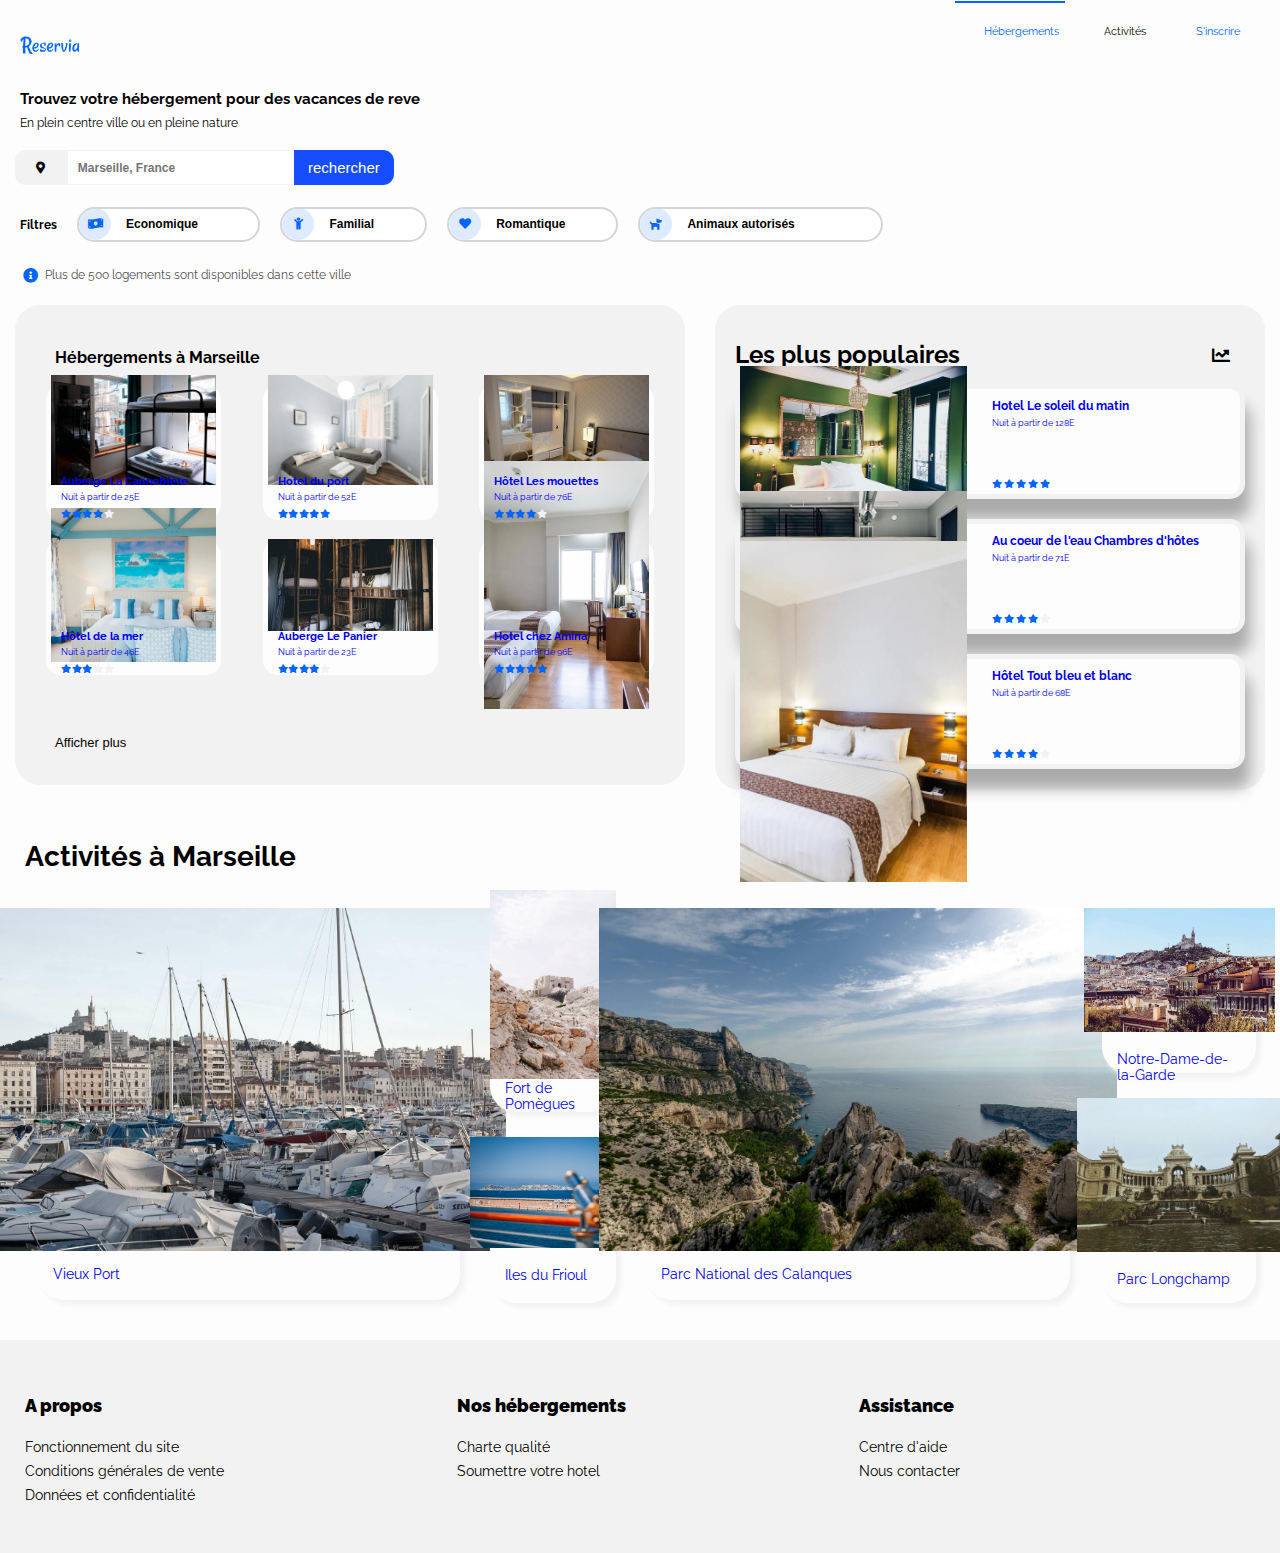
==== commit a1f8e8ac: "final v2" ====
--- a/P2_morville_Audreynina/P2_01_liengithub/index.html
+++ b/P2_morville_Audreynina/P2_01_liengithub/index.html
@@ -66,27 +66,28 @@
                         <button class="eco">
                             <i class="fas fa-money-bill-wave">  
                             </i>
-                            <p>Economique 
-                            </p> 
+                            <span>Economique </span>
+                            
+                            
                          </button> 
 
 
                         <button class="fam">
                             <i class="fas fa-child"></i>
-                            <p>Familial</p>
+                            <span>Familial</span>
                         </button>  
 
 
                         <button class="rom">
                             <i class="fas fa-heart"></i>
-                            <p>Romantique
-                            </p>
+                            <span>Romantique</span> 
+                            
                         </button> 
                     
 
-                        <button  type="btn" class="pets">
+                        <button class="pets">
                             <i class="fas fa-dog"></i>
-                            <p>Animaux autorisés</p> 
+                            <span>Animaux autorisés</span>  
                         </button> 
                    
                 </div>
@@ -110,8 +111,7 @@
 <section id="responsive-bloc">
 
 
-        <!--MOST POPULAR SECTION-->
-        <section>
+       
 
             <!--MOST POPULAR CONTAINER-->
             <div class="pop">
@@ -195,7 +195,7 @@
                 </a>
 
             </div>
-        </section>
+       
         <!--END MOST POPULAR-->
 
 
@@ -206,11 +206,9 @@
             
             <!--MARSEILLE HOSTING CONTAINER-->
             <div class="heberg-container">
-                <div class="titre-heberg-mars">
-                    <h1>Hébergements à Marseille</h1>
-                </div>
+                 <h2 class="titre-heberg-mars">
+                    Hébergements à Marseille</h2>
                 
-
                 <div class="first-line-boxes">
                     <!--FIRST MARSEILLE HOSTING CARD-->
                     <a href="#">
--- a/P2_morville_Audreynina/P2_01_liengithub/style.css
+++ b/P2_morville_Audreynina/P2_01_liengithub/style.css
@@ -22,8 +22,6 @@
 
 
 
-
-
 /*...............................................*/
 /*...BODY RULES PART*/
 
@@ -50,9 +48,9 @@
     display: flex;
     flex-direction: column;
     background-color:#fdfdfd ;
-    width: 100%;
+    width:100%;
     height: 100vh;
-    margin: 0px auto;
+    margin: 0px auto;;
 }
 
 
@@ -396,8 +394,6 @@
     height: 47px;
     border-radius: 25px;
     font-size: 16px;
-    margin-left: 15px;
-    
 }
 
 
@@ -408,28 +404,49 @@
 }
 
 
+.eco span{
+    /*color: red;*/
+    padding-left: 15px;
+}
+
 
 .fam{
     width: 40%;
 }
 
+.fam span{
+    padding-left: 15px;
+}
+
 
 .rom{
     width: 45%;
 }
 
 
+
+.rom span{
+    padding-left: 15px;
+}
+
+
+
 .pets{
     width: 60%;
 }
 
 
+.pets span{
+    padding-left: 15px;
+}
+
+
 
 
 
 /*Filtres paragraphs*/
 
-.eco p,.fam p,.rom p,.pets p{
+.eco h3,.fam h3,.rom h3,.pets h3{
     padding-left: 10px;
 }
 
@@ -517,7 +534,7 @@
     justify-content: space-between;
     padding: 35px 0px 5px 10px;
     font-weight: bold;
-    font-size: 16px;
+    font-size: 14px;
 }
 
 
@@ -655,9 +672,9 @@
 
 /*Marseille hosting title*/
 
-.titre-heberg-mars h1{
+.titre-heberg-mars {
     /*background-color:#971c1c ;*/
-    font-size: 25px;
+    font-size: 18px;
     font-weight: bold;
     display:flex;
     justify-content: space-between;
@@ -1098,6 +1115,7 @@
     .heberg-container{
         /*background-color: darkgreen;*/
         width: 90%;
+        height: auto;
         margin: 0 auto;
         display: flex;
         flex-direction: column;
@@ -1109,6 +1127,7 @@
     .titre-heberg-mars{
         /*background-color: darkslateblue;*/
         margin: 0 auto;
+        font-size: 20px;
     }
 
 
@@ -1123,7 +1142,7 @@
 
     .card-heberg img{
         height: 200px;
-        padding: 25px 25px 25px 25px;
+        padding: 5px 25px 25px 25px;
         border-radius: 50px;
         object-fit: cover;
     }
@@ -1173,9 +1192,10 @@
 
  @media screen and (min-width:721px) and (max-width:1056px)  {
     .afficher-plus{
-        /*background-color: rgb(159, 88, 209);*/
+        background-color: rgb(159, 88, 209);
         padding-top: 0px;
         padding-bottom: 45px;
+        padding-left: 0px;
         margin: 0 auto;
         font-size: 12px;
         opacity: 0.8;
@@ -1680,7 +1700,7 @@
 
 
     .titrepop{
-        font-size: 14px;
+        font-size: 12px;
         padding: 0px;
         margin: 10px 0px 5px 0px;
     }
@@ -1777,6 +1797,11 @@
         /*background-color: rgb(64, 195, 197);*/
         width: 90%;
         line-height: 5px;
+        font-size: 16px;
+        margin-left: 25px;
+        padding-top: 35px;
+    }
+
     }
 
 
@@ -1805,13 +1830,7 @@
 
 
 
-    .titre-heberg-mars h1{
-        /*background-color: chocolate;*/
-        font-size: 15px;
-        margin-left: 25px;
-        padding-top: 35px;
-    }
-
+   
 
 
     .infheberg {
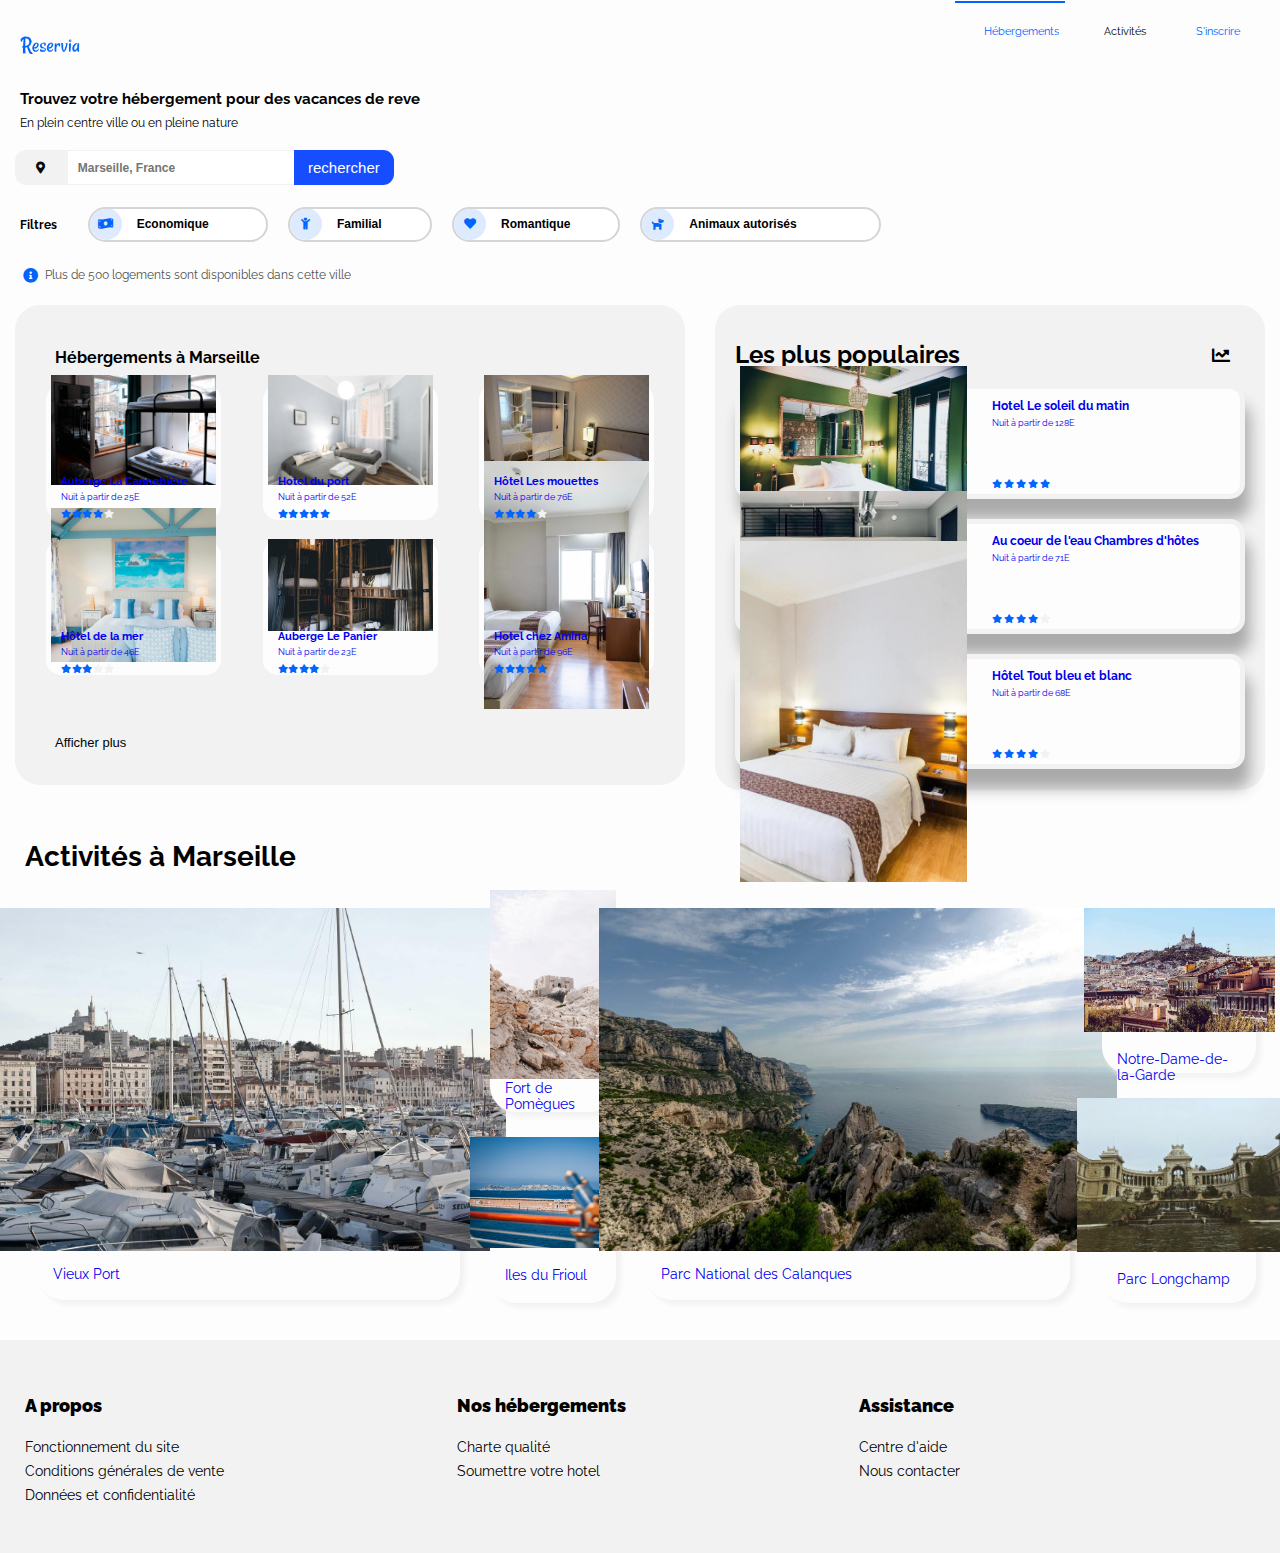
==== commit d927133e: "add footer links" ====
--- a/P2_morville_Audreynina/P2_01_liengithub/index.html
+++ b/P2_morville_Audreynina/P2_01_liengithub/index.html
@@ -495,28 +495,28 @@
 
        <footer>
            <div class="foot-band">
-               <section class="foot">
-               <div class="a-propos">
-                   <h2><strong>A propos</strong> </h2>
-                   <p>Fonctionnement du site</p>
-                   <p>Conditions générales de vente</p>
-                   <p>Données et confidentialité</p>
-               </div>
-            </section>
-            <section class="foot" >
-               <div class="nos-hebergements">
-                    <h2><strong>Nos hébergements</strong> </h2>
-                    <p>Charte qualité</p>
-                    <p>Soumettre votre hotel</p>
-                </div>
-            </section>
-            <section class="foot">
-                <div class="assistance">
-                    <h2><strong>Assistance</strong> </h2>
-                    <p>Centre d'aide</p>
-                    <p>Nous contacter</p>
-                </div>
-            </section>
+                <section class="foot">
+                    <div class="a-propos">
+                        <h2><strong>A propos</strong> </h2>
+                        <a href="#">Fonctionnement du site</a>
+                        <a href="#">Conditions générales de vente</a>
+                        <a href="#">Données et confidentialité</a>
+                    </div>
+                </section>
+                <section class="foot" >
+                    <div class="nos-hebergements">
+                        <h2><strong>Nos hébergements</strong> </h2>
+                        <a href="#">Charte qualité</a>
+                        <a href="#">Soumettre votre hotel</a>
+                    </div>
+                </section>
+                <section class="foot">
+                    <div class="assistance">
+                        <h2><strong>Assistance</strong> </h2>
+                        <a href="#">Centre d'aide</a>
+                        <a href="#">Nous contacter</a>
+                    </div>
+                </section>
            </div>
            
        </footer>
--- a/P2_morville_Audreynina/P2_01_liengithub/style.css
+++ b/P2_morville_Audreynina/P2_01_liengithub/style.css
@@ -332,9 +332,9 @@
     display: flex;
     flex-direction: row;
     flex-wrap: wrap;
-    width: 100%;
+    width: 95%;
     height: 190px;
-    margin-top: 15px;
+    margin: 15px auto;
     margin-bottom: 20px;
 }
 
@@ -412,6 +412,7 @@
 
 .fam{
     width: 40%;
+    margin-left: 10px;
 }
 
 .fam span{
@@ -462,10 +463,8 @@
     /*background-color: rosybrown;*/
     display:flex;
     height: 50px;
-
-    
-    width: 100%;
-    margin: 5px 0px 20px 15px;
+    width: 95%;
+    margin: 5px auto 20px auto;
 }
 
 
@@ -896,7 +895,10 @@
 /*Divs inside footer*/
 
 .a-propos, .nos-hebergements, .assistance{
+    /*background-color: darkslategray;*/
     margin: 0px 0px 45px 0px;
+    display: flex;
+    flex-direction: column;
 }
 
 
@@ -904,6 +906,7 @@
 
 
 .a-propos h2, .nos-hebergements h2, .assistance h2{
+    /*background-color: darkgoldenrod;*/
     font-size: 18px;
     margin-bottom: 15px;
 }
@@ -912,9 +915,11 @@
 
 
 
-footer p{
+footer a{
+    /*background-color: darkorchid;*/
     font-size: 14px;
     padding-top: 8px;
+    color: black;
 }
 
 
@@ -1052,6 +1057,7 @@
 
     .filtres button{
         width: 300px;
+        margin-left: 0px;
     }
 
 
@@ -1062,7 +1068,7 @@
     }
 
 
-    .filtres p{
+    .filtres span{
         margin: auto;
         padding-right: 50px;
         opacity: 0.7;
@@ -1192,7 +1198,7 @@
 
  @media screen and (min-width:721px) and (max-width:1056px)  {
     .afficher-plus{
-        background-color: rgb(159, 88, 209);
+        /*background-color: rgb(159, 88, 209);*/
         padding-top: 0px;
         padding-bottom: 45px;
         padding-left: 0px;
@@ -2144,4 +2150,3 @@
     }
 
 }
-}